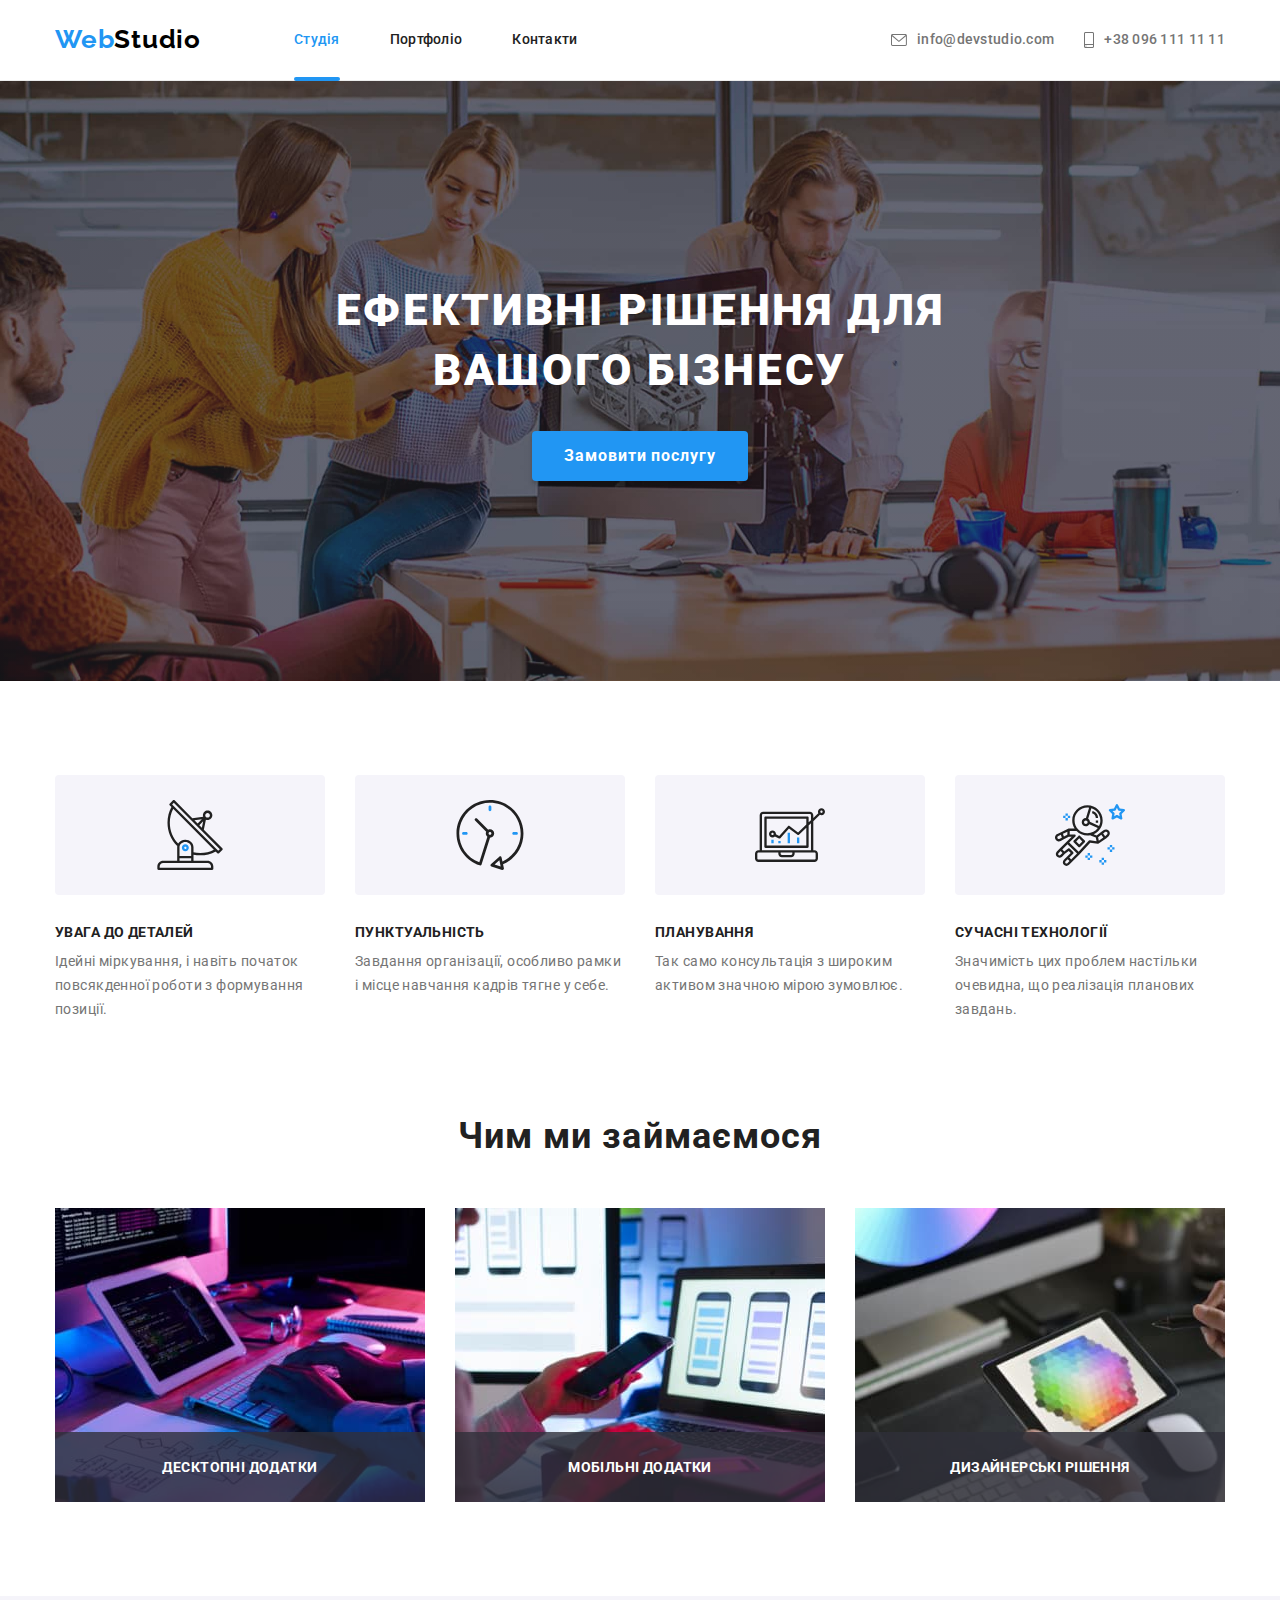
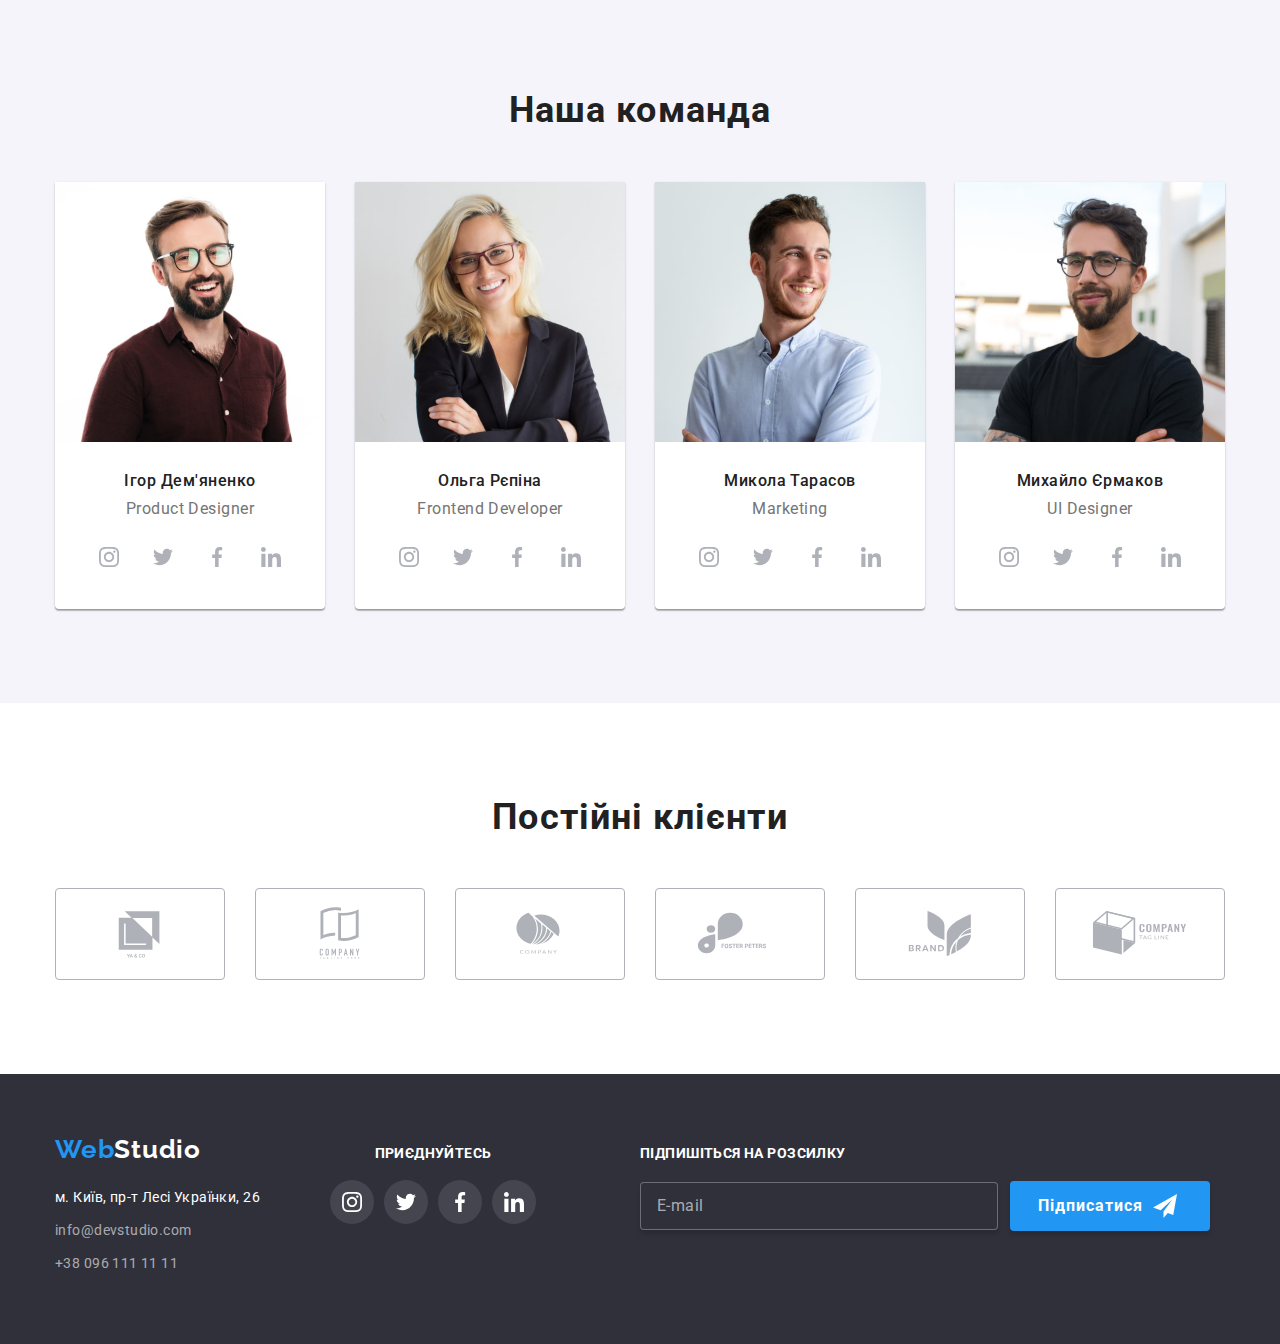
==== index.html @ 3ee3596a "mod-8" ====
<!DOCTYPE html>
<html lang="uk">
  <head>
    <meta charset="UTF-8" />
    <meta http-equiv="X-UA-Compatible" content="IE=edge" />
    <meta name="viewport" content="width=device-width, initial-scale=1.0" />
    <title>WebStudio</title>
    <link
      href="https://fonts.googleapis.com/css2?family=Raleway:wght@700&family=Roboto:wght@400;500;700;900&display=swap"
      rel="stylesheet"
    />
    <link
      rel="stylesheet"
      href="https://cdnjs.cloudflare.com/ajax/libs/modern-normalize/1.1.0/modern-normalize.min.css"
    />
    <link rel="stylesheet" href="./css/style.css" />
    <link rel="stylesheet" href="./css/main.min.css" />
  </head>
  <body>
    <!-- navigation Шапка -->
    <header class="page-header">
      <div class="container container--header">
        <nav class="main-nav">
          <a href="./index.html" class="logo logo--head">
            <span class="logo__color">Web</span>Studio
          </a>

          <ul class="main-nav__list">
            <li>
              <a
                href="./index.html"
                class="main-nav__link main-nav__link--current"
                >Студія</a
              >
            </li>
            <li>
              <a href="./portfolio.html" class="main-nav__link">Портфоліо</a>
            </li>
            <li>
              <a href="" class="main-nav__link">Контакти</a>
            </li>
          </ul>
        </nav>
        <ul class="contacts">
          <li class="contacts--item">
            <a class="contacts__link" href="mailto:info@devstudio.com">
              <svg class="contacts__icon" width="16" height="12">
                <use href="./img/symbol-defs.svg#icon-envelope"></use>
              </svg>
              info@devstudio.com</a
            >
          </li>
          <li>
            <a class="contacts__link" href="tell:+380961111111">
              <svg class="contacts__icon" width="10" height="16">
                <use href="./img/symbol-defs.svg#icon-smartphone"></use>
              </svg>
              +38 096 111 11 11</a
            >
          </li>
        </ul>
        <button class="menu-open" type="button" data-menu-open>
          <svg class="menu-open__icon" width="40" height="40">
            <use href="./img/symbol-defs.svg#icon-menu"></use>
          </svg>
        </button>
      </div>
      <!-- ----------------Mob menu----------------- -->
      <div class="mob-menu is-hidden" data-menu>
        <button class="menu-close" type="button" data-menu-close>
          <svg class="menu-open__icon" width="40" height="40">
            <use href="./img/symbol-defs.svg#icon-close-menu"></use>
          </svg>
        </button>
        <div class="container-menu">
          <div class="mob-nenu_top">
            <ul class="mob-menu__list">
              <li class="mob-menu__item">
                <a
                  href="./index.html"
                  class="mob-menu__link mob-menu__link--current"
                  >Студія</a
                >
              </li>
              <li class="mob-menu__item">
                <a href="./portfolio.html" class="mob-menu__link">Портфоліо</a>
              </li>
              <li class="mob-menu__item">
                <a href="" class="mob-menu__link">Контакти</a>
              </li>
            </ul>
          </div>

          <div class="mob-menu__down">
            <ul class="mob-menu-cont">
              <li class="menu-cont-pos">
                <a class="mob-menu-cont__tell" href="tell:+380961111111">
                  +38 096 111 11 11</a
                >
              </li>
              <li>
                <a class="mob-menu-cont__mail" href="mailto:info@devstudio.com">
                  info@devstudio.com</a
                >
              </li>
            </ul>
            <ul class="mob-menu-soc">
              <li class="mob-menu-soc__list">
                <a href="" class="mob-soc">Instagram</a>
              </li>
              <li class="mob-menu-soc__list">
                <a href="" class="mob-soc">Twitter</a>
              </li>
              <li class="mob-menu-soc__list">
                <a href="" class="mob-soc">Facebook</a>
              </li>
              <li class="mob-menu-soc__list">
                <a href="" class="mob-soc">LinkedIn</a>
              </li>
            </ul>
          </div>
        </div>
      </div>
    </header>
    <main>
      <!-- герой -->
      <section class="hero">
        <div class="container">
          <h1 class="hero__title">Ефективні рішення для вашого бізнесу</h1>

          <button class="hero__button" type="button" data-modal-open>
            Замовити послугу
          </button>
        </div>
      </section>
      <!-- Переваги та Особливості -->
      <section class="feature">
        <h2 class="item-invise">Переваги та Особливості</h2>
        <div class="container">
          <ul class="feature__list">
            <li class="feature__item">
              <div class="feature__icon">
                <svg class="feature__icon-pos" width="70" height="70">
                  <use href="./img/symbol-defs.svg#icon-antenna"></use>
                </svg>
              </div>
              <h3 class="feature__title">УВАГА ДО ДЕТАЛЕЙ</h3>
              <p class="feature__text">
                Ідейні міркування, і навіть початок повсякденної роботи з
                формування позиції.
              </p>
            </li>
            <li class="feature__item">
              <div class="feature__icon">
                <svg class="feature__icon-pos" width="70" height="70">
                  <use href="./img/symbol-defs.svg#icon-clock"></use>
                </svg>
              </div>
              <h3 class="feature__title">ПУНКТУАЛЬНІСТЬ</h3>
              <p class="feature__text">
                Завдання організації, особливо рамки і місце навчання кадрів
                тягне у себе.
              </p>
            </li>
            <li class="feature__item">
              <div class="feature__icon">
                <svg class="feature__icon-pos" width="70" height="70">
                  <use href="./img/symbol-defs.svg#icon-diagram"></use>
                </svg>
              </div>
              <h3 class="feature__title">ПЛАНУВАННЯ</h3>
              <p class="feature__text">
                Так само консультація з широким активом значною мірою зумовлює.
              </p>
            </li>
            <li class="feature__item">
              <div class="feature__icon">
                <svg class="feature__icon-pos" width="70" height="70">
                  <use href="./img/symbol-defs.svg#icon-astronaut"></use>
                </svg>
              </div>
              <h3 class="feature__title">СУЧАСНІ ТЕХНОЛОГІЇ</h3>
              <p class="feature__text">
                Значимість цих проблем настільки очевидна, що реалізація
                планових завдань.
              </p>
            </li>
          </ul>
        </div>
      </section>

      <!-- приклади робіт -->
      <section class="services">
        <div class="container">
          <h2 class="section-title">Чим ми займаємося</h2>

          <ul class="work-lis">
            <li class="work-list-img">
              <img src="./img/box1.jpg" alt="Програмування" width="370" />
              <p class="work-img-text">Десктопні додатки</p>
            </li>
            <li class="work-list-img">
              <img
                src="./img/box2.jpg"
                alt="Розробка мобільних додатків"
                width="370"
              />
              <p class="work-img-text">Мобільні додатки</p>
            </li>
            <li class="work-list-img">
              <img src="./img/box3.jpg" alt="Дизайн" width="370" />
              <p class="work-img-text">Дизайнерські рішення</p>
            </li>
          </ul>
        </div>
      </section>
      <!-- Команда -->
      <section class="team-list">
        <div class="container">
          <h2 class="section-comand">Наша команда</h2>
          <ul class="comand-position">
            <li class="team-list-pos">
              <img
                class="team-img-pos"
                src="./img/img-1.jpg"
                alt="Ігор Дем'яненко Дизайнер продукту"
                width="270"
              />
              <div class="team-write">
                <h3 class="workers">Ігор Дем'яненко</h3>
                <p class="workers-list">Product Designer</p>
                <ul class="workers-soc">
                  <li class="workers-soc-list">
                    <a href="" class="workers-soc-item">
                      <svg class="workers-soc-icon" width="20" height="20">
                        <use href="./img/symbol-defs.svg#icon-instagram"></use>
                      </svg>
                    </a>
                  </li>
                  <li class="workers-soc-list">
                    <a href="" class="workers-soc-item">
                      <svg class="workers-soc-icon" width="20" height="20">
                        <use href="./img/symbol-defs.svg#icon-twitter"></use>
                      </svg>
                    </a>
                  </li>
                  <li class="workers-soc-list">
                    <a href="" class="workers-soc-item">
                      <svg class="workers-soc-icon" width="20" height="20">
                        <use href="./img/symbol-defs.svg#icon-facebook"></use>
                      </svg>
                    </a>
                  </li>
                  <li class="workers-soc-list">
                    <a href="" class="workers-soc-item">
                      <svg class="workers-soc-icon" width="20" height="20">
                        <use href="./img/symbol-defs.svg#icon-linkedin"></use>
                      </svg>
                    </a>
                  </li>
                </ul>
              </div>
            </li>
            <li class="team-list-pos">
              <img
                class="team-img-pos"
                src="./img/img-2.jpg"
                alt="Ольга Рєпіна Розробник сторінки"
                width="270"
              />
              <div class="team-write">
                <h3 class="workers">Ольга Рєпіна</h3>
                <p class="workers-list">Frontend Developer</p>
                <ul class="workers-soc">
                  <li class="workers-soc-list">
                    <a href="" class="workers-soc-item">
                      <svg class="workers-soc-icon" width="20" height="20">
                        <use href="./img/symbol-defs.svg#icon-instagram"></use>
                      </svg>
                    </a>
                  </li>
                  <li class="workers-soc-list">
                    <a href="" class="workers-soc-item">
                      <svg class="workers-soc-icon" width="20" height="20">
                        <use href="./img/symbol-defs.svg#icon-twitter"></use>
                      </svg>
                    </a>
                  </li>
                  <li class="workers-soc-list">
                    <a href="" class="workers-soc-item">
                      <svg class="workers-soc-icon" width="20" height="20">
                        <use href="./img/symbol-defs.svg#icon-facebook"></use>
                      </svg>
                    </a>
                  </li>
                  <li class="workers-soc-list">
                    <a href="" class="workers-soc-item">
                      <svg class="workers-soc-icon" width="20" height="20">
                        <use href="./img/symbol-defs.svg#icon-linkedin"></use>
                      </svg>
                    </a>
                  </li>
                </ul>
              </div>
            </li>
            <li class="team-list-pos">
              <img
                class="team-img-pos"
                src="./img/img-3.jpg"
                alt="Микола Тарасов Відділ Маркетингу"
                width="270"
              />
              <div class="team-write">
                <h3 class="workers">Микола Тарасов</h3>
                <p class="workers-list">Marketing</p>
                <ul class="workers-soc">
                  <li class="workers-soc-list">
                    <a href="" class="workers-soc-item">
                      <svg class="workers-soc-icon" width="20" height="20">
                        <use href="./img/symbol-defs.svg#icon-instagram"></use>
                      </svg>
                    </a>
                  </li>
                  <li class="workers-soc-list">
                    <a href="" class="workers-soc-item">
                      <svg class="workers-soc-icon" width="20" height="20">
                        <use href="./img/symbol-defs.svg#icon-twitter"></use>
                      </svg>
                    </a>
                  </li>
                  <li class="workers-soc-list">
                    <a href="" class="workers-soc-item">
                      <svg class="workers-soc-icon" width="20" height="20">
                        <use href="./img/symbol-defs.svg#icon-facebook"></use>
                      </svg>
                    </a>
                  </li>
                  <li class="workers-soc-list">
                    <a href="" class="workers-soc-item">
                      <svg class="workers-soc-icon" width="20" height="20">
                        <use href="./img/symbol-defs.svg#icon-linkedin"></use>
                      </svg>
                    </a>
                  </li>
                </ul>
              </div>
            </li>
            <li class="team-list-pos">
              <img
                class="team-img-pos"
                src="./img/img-4.jpg"
                alt="Михайло Єрмаков дизайн інтерфейсу"
                width="270"
              />
              <div class="team-write">
                <h3 class="workers">Михайло Єрмаков</h3>
                <p class="workers-list">UI Designer</p>
                <ul class="workers-soc">
                  <li class="workers-soc-list">
                    <a href="" class="workers-soc-item">
                      <svg class="workers-soc-icon" width="20" height="20">
                        <use href="./img/symbol-defs.svg#icon-instagram"></use>
                      </svg>
                    </a>
                  </li>
                  <li class="workers-soc-list">
                    <a href="" class="workers-soc-item">
                      <svg class="workers-soc-icon" width="20" height="20">
                        <use href="./img/symbol-defs.svg#icon-twitter"></use>
                      </svg>
                    </a>
                  </li>
                  <li class="workers-soc-list">
                    <a href="" class="workers-soc-item">
                      <svg class="workers-soc-icon" width="20" height="20">
                        <use href="./img/symbol-defs.svg#icon-facebook"></use>
                      </svg>
                    </a>
                  </li>
                  <li class="workers-soc-list">
                    <a href="" class="workers-soc-item">
                      <svg class="workers-soc-icon" width="20" height="20">
                        <use href="./img/symbol-defs.svg#icon-linkedin"></use>
                      </svg>
                    </a>
                  </li>
                </ul>
              </div>
            </li>
          </ul>
        </div>
      </section>
      <!-- Постійні клієнти -->
      <section class="section clients">
        <div class="container">
          <h2 class="section-title">Постійні клієнти</h2>
          <ul class="clients-list">
            <li class="clients-item">
              <a href="" class="clients-link">
                <svg class="clients-icon" width="106px" height="60px">
                  <use href="./img/symbol-defs.svg#icon-Logo-1"></use>
                </svg>
              </a>
            </li>
            <li class="clients-item">
              <a href="" class="clients-link">
                <svg class="clients-icon" width="106px" height="60px">
                  <use href="./img/symbol-defs.svg#icon-Logo-2"></use>
                </svg>
              </a>
            </li>
            <li class="clients-item">
              <a href="" class="clients-link">
                <svg class="clients-icon" width="106px" height="60px">
                  <use href="./img/symbol-defs.svg#icon-Logo-3"></use>
                </svg>
              </a>
            </li>
            <li class="clients-item">
              <a href="" class="clients-link">
                <svg class="clients-icon" width="106px" height="60px">
                  <use href="./img/symbol-defs.svg#icon-Logo-4"></use>
                </svg>
              </a>
            </li>
            <li class="clients-item">
              <a href="" class="clients-link">
                <svg class="clients-icon" width="106px" height="60px">
                  <use href="./img/symbol-defs.svg#icon-Logo-5"></use>
                </svg>
              </a>
            </li>
            <li class="clients-item">
              <a href="" class="clients-link">
                <svg class="clients-icon" width="106px" height="60px">
                  <use href="./img/symbol-defs.svg#icon-Logo-6"></use>
                </svg>
              </a>
            </li>
          </ul>
        </div>
      </section>
    </main>
    <!-- Подвал -->
    <footer class="footer">
      <div class="container container--footer">
        <div class="footer--wraper">
          <div class="address-wraper">
            <a href="./index.html" class="logo logo--down">
              <span class="logo__color">Web</span>Studio
            </a>
            <div class="contacts-down">
              <address class="address">
                <ul>
                  <li class="address-list">
                    <a
                      href="https://goo.gl/maps/CPtrU1FHBa2aNyZL9"
                      target="_blank"
                      rel="noopener noreferrer nofollow"
                      class="address-down"
                      >м. Київ, пр-т Лесі Українки, 26</a
                    >
                  </li>
                  <li class="address-list">
                    <a href="mailto:info@devstudio.com" lang="en" class="address"
                      >info@devstudio.com</a
                    >
                  </li>
                  <li class="address-list">
                    <a href="tel:+380961111111" class="address"
                      >+38 096 111 11 11</a
                    >
                  </li>
                </ul>
              </address>
            </div>
          </div>
          <div class="soc-down">
            <p class="soc-name">приєднуйтесь</p>
            <ul class="workers-soc">
              <li class="workers-soc-list">
                <a href="" class="workers-soc-item bg-icon bg-icon-col">
                  <svg class="workers-soc-icon" width="20" height="20">
                    <use href="./img/symbol-defs.svg#icon-instagram"></use>
                  </svg>
                </a>
              </li>
              <li class="workers-soc-list">
                <a href="" class="workers-soc-item bg-icon bg-icon-col">
                  <svg class="workers-soc-icon" width="20" height="20">
                    <use href="./img/symbol-defs.svg#icon-twitter"></use>
                  </svg>
                </a>
              </li>
              <li class="workers-soc-list">
                <a href="" class="workers-soc-item bg-icon bg-icon-col">
                  <svg class="workers-soc-icon" width="20" height="20">
                    <use href="./img/symbol-defs.svg#icon-facebook"></use>
                  </svg>
                </a>
              </li>
              <li class="workers-soc-list">
                <a href="" class="workers-soc-item bg-icon bg-icon-col">
                  <svg class="workers-soc-icon" width="20" height="20">
                    <use href="./img/symbol-defs.svg#icon-linkedin"></use>
                  </svg>
                </a>
              </li>
            </ul>
          </div>
        </div>
        <div class="email-subscribe">
          <p class="subs-text">Підпишіться на розсилку</p>

          <form class="input-sub">
            <input
              class="sub-input"
              type="email"
              name="user-sub"
              placeholder="E-mail"
              id="user-sub"
            />

            <button class="sub-button" type="button">
              Підписатися
              <svg class="sub-icon" width="24" height="24">
                <use href="./img/symbol-defs.svg#icon-send"></use>
              </svg>
            </button>
          </form>
        </div>
      </div>
    </footer>
    <!-- ---------------------------------Modal------------------------------------- -->
    <div class="backdrop is-hidden" data-modal>
      <div class="modal">
        <button type="button" class="modal-close" data-modal-close>
          <svg class="modal-close-icon" width="11" height="11">
            <use href="./img/symbol-defs.svg#icon-Vector"></use>
          </svg>
        </button>
        <p class="modal-form-title">Залиште свої дані, ми вам передзвонимо</p>
        <form name="signup_form" autocomplete="on" novalidate>
          <label class="signup-label" for="user-name">Ім'я</label>
          <div class="input-list">
            <input
              class="form-input"
              type="text"
              name="user-name"
              id="user-name"
            />
            <svg class="input-icon" width="18" height="18">
              <use href="./img/symbol-defs.svg#icon-person"></use>
            </svg>
          </div>

          <label class="signup-label" for="user-phone">Телефон</label>
          <div class="input-list">
            <input
              class="form-input"
              type="tel"
              name="user-phone"
              id="user-phone"
            />
            <svg class="input-icon" width="18" height="18">
              <use href="./img/symbol-defs.svg#icon-phone"></use>
            </svg>
          </div>

          <label class="signup-label" for="user-post">Пошта</label>
          <div class="input-list">
            <input
              class="form-input"
              type="email"
              name="user-post"
              id="user-post"
            />
            <svg class="input-icon" width="18" height="18">
              <use href="./img/symbol-defs.svg#icon-email"></use>
            </svg>
          </div>
          <label class="signup-label" for="user-coment">Коментар</label>
          <div class="input-list coment">
            <textarea
              name="user-text"
              id="user-coment"
              class="input-message"
              placeholder="Введіть текст"
            ></textarea>
          </div>
          <div class="modal-field">
            <input
              type="checkbox"
              name="privacy"
              id="privacy"
              value="true"
              class="modal-check item-invise"
            />
            <label class="style-privacy" for="privacy">
              <span class="conditions-text">
                Погоджуюся з розсилкою та приймаю
                <a class="conditions" href="">Умови договору</a>
              </span>
            </label>
          </div>

          <button class="modal-button" type="submit">Відправити</button>
        </form>
      </div>
    </div>
    <script src="./js/modal.js"></script>
    <script src="./js/menu.js"></script>
  </body>
</html>
---- css/main.min.css ----
:root{--primary-text-color: #212121;--primary-text-color-logo: #000000;--primary-bg-color: #2f303a;--title-text-color: #ffffff;--title-bg-color: #f5f5f5;--accent-color: #2196f3;--header-bg: #ffffff;--text-footer: #757575;--border-color: #ececec;--portfolio-bg: #f5f4fa;--hero-gradient: linear-gradient( rgba(47, 48, 58, 0.4), rgba(47, 48, 58, 0.4) );--bg-portfolio-accent: rgba(33, 150, 243, 0.9);--icon: #afb1b8;--backdrop-color: rgba(0, 0, 0, 0.2);--bc-img-text: rgba(47, 48, 58, 0.8);--cubic-active: cubic-bezier(0.4, 0, 0.2, 1)}h1,h2,h3,h4,h5,h6,p{margin:0;padding:0}img{display:block}a{text-decoration:none}ul{list-style:none;margin:0;padding:0}body{color:var(--primary-text-color);background-color:var(--header-bg);font-family:Roboto,sans-serif;font-size:14px;letter-spacing:.03em}button{border-radius:4px;cursor:pointer}.item-invise{position:absolute;width:1px;height:1px;margin:-1px;border:0;padding:0;white-space:nowrap;-webkit-clip-path:inset(100%);clip-path:inset(100%);clip:rect(0 0 0 0);overflow:hidden}.menu-open{background:none;border:none;position:absolute;top:10px;right:16px}@media screen and (min-width: 768px){.menu-open{display:none}}.menu-close{background:none;border:none;position:absolute;top:10px;right:16px}@media screen and (min-width: 768px){.menu-close{display:none}}.mob-menu{padding:48px 40px;position:fixed;top:0;width:100vw;height:100vh;background-color:var(--header-bg)}.mob-menu>.container-menu{display:flex;flex-direction:column;justify-content:space-between;height:100%}.mob-menu-cont{margin-bottom:64px}.mob-menu-cont__tell{font-weight:500;font-size:34px;line-height:1.3333333333;letter-spacing:.02em;color:var(--bg-portfolio-accent);margin-bottom:32px}@media screen and (max-width: 400px){.mob-menu-cont__tell{font-size:24px}}.mob-menu-cont__mail{font-weight:500;font-size:24px;line-height:1.1666666667;letter-spacing:.02em;color:var(--text-footer)}.mob-menu__link{font-weight:500;font-size:40px;line-height:1.175;letter-spacing:.02em;transition:color 250ms var(--cubic-active);color:var(--primary-text-color)}.mob-menu__link--current{color:var(--accent-color)}.mob-menu__link:hover,.mob-menu__link:focus{color:var(--accent-color)}.mob-menu__item:not(:last-child){margin-bottom:32px}.menu-cont-pos{margin-bottom:32px}.mob-menu-soc{display:flex;gap:11px;flex-wrap:wrap}.mob-menu-soc__list:not(:last-child){padding-right:10px;border-right:1px solid rgba(33,33,33,.2)}.mob-soc{font-family:"Roboto";font-style:normal;font-weight:500;font-size:18px;line-height:1.2222222222;letter-spacing:.02em;color:var(--bg-portfolio-accent)}.logo{color:var(--primary-text-color-logo);font-family:"Raleway";font-weight:700;font-size:26px;line-height:1.19;letter-spacing:.03em;-webkit-text-decoration-line:none;text-decoration-line:none}.logo--head{padding-top:16px;padding-bottom:16px}@media screen and (min-width: 768px){.logo--head{padding-top:26px;padding-bottom:26px}}@media screen and (min-width: 1200px){.logo--head{padding-top:24px;padding-bottom:25px}}.logo__color{color:var(--accent-color)}.logo--down{color:var(--title-text-color)}.page-header{background-color:var(--header-bg);border-bottom:1px solid var(--border-color)}.main-nav{display:flex;align-items:center}.main-nav__list{display:none;margin-left:87px;gap:50px}@media screen and (min-width: 768px){.main-nav__list{display:flex}}@media screen and (min-width: 1200px){.main-nav__list{margin-left:93px}}.main-nav__link{display:block;padding-top:32px;padding-bottom:32px;position:relative;color:var(--primary-text-color);font-weight:500;line-height:1.14;letter-spacing:.02em;-webkit-text-decoration-line:none;text-decoration-line:none;transition:color 250ms var(--cubic-active)}.main-nav__link--current{color:var(--accent-color)}.main-nav__link--current::after{content:"";position:absolute;width:100%;height:4px;left:0;top:77px;background:var(--accent-color);border-radius:2px}.main-nav__link:hover,.main-nav__link:focus{color:var(--accent-color)}.contacts{display:none;margin-left:auto;font-weight:500;line-height:1.14;letter-spacing:.02em;gap:30px}@media screen and (min-width: 768px){.contacts{display:block}}@media screen and (min-width: 1200px){.contacts{display:flex;align-items:center}}.contacts--item{margin-bottom:10px}@media screen and (min-width: 1200px){.contacts--item{margin-bottom:0}}.contacts__icon{fill:currentColor}.contacts__link{color:var(--text-footer);-webkit-text-decoration-line:none;text-decoration-line:none;display:flex;align-items:center;gap:10px;transition:color 250ms var(--cubic-active)}.contacts__link:hover,.contacts__link:focus{color:var(--accent-color)}.container{margin-left:auto;margin-right:auto;padding-left:15px;padding-right:15px}.container--header{display:flex;align-items:center}.container--footer{display:flex;justify-content:center;flex-direction:column}@media screen and (min-width: 480px){.container{max-width:480px}}@media screen and (min-width: 768px){.container{max-width:768px}}@media screen and (min-width: 1200px){.container{max-width:1200px;flex-direction:unset}}.hero{background-image:var(--hero-gradient),url(../img/Img-10.jpg);background-color:var(--primary-bg-color);background-repeat:no-repeat;background-position:center;background-size:cover;max-width:767px;margin:0 auto;padding:118px 0}@media screen and (min-width: 768px){.hero{max-width:1199px;padding:118px 0}}@media screen and (min-width: 1200px){.hero{max-width:1600px;padding:200px 0}}.hero__title{color:var(--title-text-color);font-weight:900;font-size:26px;line-height:1.6153846154;text-align:center;letter-spacing:.06em;text-transform:uppercase;margin:0 auto;padding:0;margin-bottom:30px;width:100%}@media screen and (max-width: 1199px){.hero__title{max-width:360px}}@media screen and (min-width: 1200px){.hero__title{font-size:44px;line-height:1.36;margin-bottom:30px;width:696px}}.hero__button{color:var(--title-text-color);background-color:var(--accent-color);font-weight:700;font-size:16px;line-height:1.87;text-align:center;letter-spacing:.06em;display:block;margin:0 auto;border:none;padding:10px 32px;box-shadow:0px 4px 4px rgba(0,0,0,.15);transition:background-color 250ms cubic-bezier(0.4, 0, 0.2, 1)}.hero__button:hover,.hero__button:focus{background-color:#188ce8}.feature{padding-top:60px;padding-bottom:60px}@media screen and (min-width: 1200px){.feature{padding-bottom:94px;padding-top:94px}}.feature__list{margin:0;padding:0;display:flex;flex-wrap:wrap;justify-content:center;color:var(--primary-text-color);gap:30px}.feature__item{width:100%}@media screen and (min-width: 768px){.feature__item{width:calc((100% - 30px)/2)}}@media screen and (min-width: 1200px){.feature__item{width:calc((100% - 90px)/4)}}.feature__icon{display:flex;justify-content:center;align-items:center;height:120px;background-color:var(--portfolio-bg);border-radius:4px;margin-bottom:30px}.feature__title{line-height:1.14;letter-spacing:.03em;text-transform:uppercase;color:var(--primary-text-color);margin-bottom:10px;font-size:14px}.feature__text{font-weight:400;line-height:1.71;letter-spacing:.03em;color:var(--text-footer);margin:0;padding:0}.services{display:none}@media screen and (min-width: 1200px){.services{display:block;padding-bottom:94px}}.section-title{color:var(--primary-text-color);font-size:36px;line-height:1.16;text-align:center;letter-spacing:.03em;margin-bottom:30px}@media screen and (min-width: 1200px){.section-title{margin-bottom:50px}}.section.no-padding{padding-top:0;padding-bottom:0}.work-lis{display:flex;justify-content:space-between}.work-list-img{position:relative}.work-img-text{min-width:370px;position:absolute;bottom:0;background-color:var(--bc-img-text);color:var(--title-text-color);font-weight:700;font-size:14px;line-height:1.1428571429;text-align:center;letter-spacing:.03em;text-transform:uppercase;padding:27px 0}.section-comand{font-size:36px;line-height:1.16;text-align:center;letter-spacing:.03em;margin-bottom:30px}@media screen and (min-width: 1200px){.section-comand{margin-bottom:50px}}.comand-position{display:flex;flex-wrap:wrap;gap:30px;justify-content:space-between}.team-list-pos{box-shadow:0px 1px 3px rgba(0,0,0,.12),0px 1px 1px rgba(0,0,0,.14),0px 2px 1px rgba(0,0,0,.2);border-radius:0px 0px 4px 4px;background-color:var(--header-bg);width:100%;max-width:354px;margin:0 auto}@media screen and (min-width: 768px){.team-list-pos{width:calc((100% - 30px)/2)}}@media screen and (min-width: 1200px){.team-list-pos{width:calc((100% - 90px)/4)}}.team-write{padding-top:30px;padding-bottom:24px}@media screen and (min-width: 1200px){.team-write{padding-bottom:30px;padding-top:30px}}.workers{font-weight:500;font-size:16px;line-height:1.18;text-align:center;letter-spacing:.03em;margin-bottom:9px}.workers-list{font-weight:400;font-size:16px;line-height:1.18;text-align:center;letter-spacing:.03em;color:var(--text-footer);margin-bottom:16px}.workers-soc{display:flex;justify-content:center;gap:10px}.workers-soc-icon{fill:currentColor}.workers-soc-list{width:44px;height:44px}.workers-soc-list{font-weight:400;font-size:16px;line-height:1.18;text-align:center;letter-spacing:.03em;color:var(--text-footer)}.workers-soc-item{width:100%;height:100%;border-radius:50%;background-color:var(--title-text-color);display:flex;align-items:center;justify-content:center;color:var(--icon);transition:color 250ms var(--cubic-active),background-color 250ms var(--cubic-active)}.workers-soc-item:hover,.workers-soc-item:focus{background-color:var(--accent-color);color:var(--title-text-color)}.team-img-pos{width:100%}.team-list{padding-top:94px;padding-bottom:94px;background-color:var(--portfolio-bg)}.clients{padding-top:60px;padding-bottom:60px}@media screen and (min-width: 1200px){.clients{padding-bottom:94px;padding-top:94px}}.clients-list{display:flex;flex-wrap:wrap;justify-content:center;gap:30px}.clients-item{width:170px;height:92px}.clients-icon{fill:currentColor}.clients-link{width:100%;height:100%;display:flex;border:1px solid var(--icon);border-radius:4px;justify-content:center;align-items:center;color:var(--icon);transition:color 250ms var(--cubic-active),border 250ms var(--cubic-active)}.clients-link:hover,.clients-link:focus{border:1px solid var(--accent-color);color:var(--accent-color)}.contacts-down .mail{color:rgba(255,255,255,.6)}.contacts-down .tell{color:rgba(255,255,255,.6)}.footer{background-color:#2f303a;padding-top:60px;padding-bottom:60px}.address-down{-webkit-text-decoration-line:none;text-decoration-line:none;color:var(--title-text-color);font-size:14px;line-height:24px;letter-spacing:.03em}.address{-webkit-text-decoration-line:none;text-decoration-line:none;color:rgba(255,255,255,.6);font-family:inherit;font-style:normal;line-height:1.7142857143;letter-spacing:.03em;margin-top:20px;transition:color 250ms var(--cubic-active)}.address:hover,.address:focus{color:var(--accent-color)}.address-list:not(:last-child){margin-bottom:9px}@media screen and (min-width: 1200px){.address-wraper{margin-right:70px}}@media screen and (min-width: 1200px){.soc-down{margin-right:94px}}.soc-name{font-weight:700;font-size:14px;line-height:.875;letter-spacing:.03em;text-transform:uppercase;color:var(--title-text-color);margin-bottom:20px}@media screen and (min-width: 768px){.soc-name{text-align:center}}.footer .container{display:flex;align-items:baseline;flex-direction:column}.bg-icon{background:rgba(255,255,255,.1)}.bg-icon-col{color:var(--title-text-color)}::-moz-placeholder{font-weight:400;font-size:16px;line-height:1.25;letter-spacing:.03em;color:rgba(255,255,255,.6)}:-ms-input-placeholder{font-weight:400;font-size:16px;line-height:1.25;letter-spacing:.03em;color:rgba(255,255,255,.6)}::placeholder{font-weight:400;font-size:16px;line-height:1.25;letter-spacing:.03em;color:rgba(255,255,255,.6)}.sub-button{background-color:var(--accent-color);padding:10px 28px;font-weight:700;font-size:16px;line-height:1.875;display:flex;width:200px;align-items:center;text-align:center;letter-spacing:.06em;box-shadow:0px 4px 4px rgba(0,0,0,.15);border-radius:4px;border:none;color:var(--title-text-color);transition:background-color 250ms var(--cubic-active)}.sub-button:hover,.sub-button:focus{background-color:var(--bg-portfolio-accent)}@media screen and (min-width: 1200px){.sub-button{margin-left:12px}}.sub-icon{margin-left:10px;fill:var(--title-text-color);transition:background-color 250ms var(--cubic-active)}.subs-text{margin-bottom:20px;font-weight:700;font-size:14px;line-height:1.1428571429;letter-spacing:.03em;text-transform:uppercase;color:var(--title-text-color)}@media screen and (max-width: 1199px){.subs-text{text-align:center}}.sub-input{padding:15px 16px;background-color:var(--primary-bg-color);border:1px solid rgba(255,255,255,.3);box-shadow:0px 4px 4px rgba(0,0,0,.15);border-radius:4px;outline:none;color:rgba(255,255,255,.6)}@media screen and (max-width: 767px){.sub-input{width:100%;margin-bottom:20px}}@media screen and (min-width: 768px){.sub-input{width:450px;margin-bottom:20px}}@media screen and (min-width: 1200px){.sub-input{width:358px;margin-bottom:0}}.footer--wraper{width:100%}@media screen and (min-width: 768px)and (max-width: 1199px){.footer--wraper{display:flex;justify-content:space-around;margin-bottom:60px;align-items:baseline}}@media screen and (min-width: 1200px){.footer--wraper{display:flex;align-items:baseline}}@media screen and (max-width: 767px){.footer{text-align:center}}@media screen and (min-width: 1200px){.footer .container{display:flex;flex-direction:row}}@media screen and (max-width: 767px){.address-wraper{margin-bottom:60px;width:100%}}.email-subscribe{width:100%}.input-sub{display:flex;flex-direction:column;align-items:center}@media screen and (min-width: 1200px){.input-sub{flex-direction:row}}.soc-down{margin-bottom:60px}@media screen and (max-width: 767px){.soc-down{width:100%}}.backdrop{position:fixed;top:0;width:100%;height:100%;background-color:var(--backdrop-color);transition:opacity 250ms cubic-bezier(0.4, 0, 0.2, 1),visibility 250ms cubic-bezier(0.4, 0, 0.2, 1)}.modal{padding:40px 20px;max-width:450px;width:calc(100% - 15px);left:50%;top:50%;background-color:var(--header-bg);border-radius:4px;position:absolute;transform:translate(-50%, -50%);box-shadow:0px 1px 3px rgba(0,0,0,.12),0px 1px 1px rgba(0,0,0,.14),0px 2px 1px rgba(0,0,0,.2);transition:opacity 250ms var(--cubic-active),transform 250ms var(--cubic-active)}@media screen and (min-width: 1200px){.modal{width:528px}}.modal-close{display:flex;justify-content:center;align-items:center;position:absolute;right:8px;top:8px;width:30px;height:30px;border:1px solid var(--icon);border-radius:50%;background-color:rgba(0,0,0,0);cursor:pointer}.modal-close:hover .modal-close-icon,.modal-close:focus .modal-close-icon{fill:var(--accent-color)}.modal-close-icon{transition:fill 250ms var(--cubic-active)}.backdrop.is-hidden .modal{transform:translate(-50%, -50%) scale(0.8)}.is-hidden{opacity:0;visibility:hidden;pointer-events:none}.modal-form-title{font-weight:700;font-size:20px;line-height:1.15;text-align:center;letter-spacing:.03em;color:var(--primary-text-color);margin-bottom:12px}.signup-label{margin-bottom:4px;font-size:12px;line-height:1.1666666667;letter-spacing:.01em;color:var(--text-footer)}.input-list{margin-top:4px;margin-bottom:10px;position:relative}.input-list.coment{margin-bottom:20px}.form-input{width:100%;border:1px solid rgba(33,33,33,.2);border-radius:4px;outline:none;padding:12px 42px;cursor:pointer;transition:border 250ms var(--cubic-active)}.input-icon{position:absolute;top:50%;left:12px;transform:translateY(-50%);transition:fill 250ms var(--cubic-active)}.modal-button{color:var(--title-text-color);background-color:var(--accent-color);border:none;padding:10px 52px;box-shadow:0px 4px 4px rgba(0,0,0,.15);border-radius:4px;transition:background-color 250ms var(--cubic-active);font-weight:700;font-size:16px;line-height:1.875;display:block;letter-spacing:.06em;margin-left:auto;margin-right:auto}.modal-button:hover,.modal-button:focus{background-color:var(--bg-portfolio-accent)}.input-message{width:100%;height:120px;resize:none;outline:none;padding:12px 16px;font-weight:400;font-size:12px;line-height:14px;letter-spacing:.01em;border:1px solid rgba(33,33,33,.2);border-radius:4px;transition:border 250ms var(--cubic-active)}.input-message:hover,.input-message:focus-within{border:1px solid var(--accent-color)}.modal-field{margin-bottom:30px;display:flex;justify-content:center;align-items:center}.style-privacy{line-height:1.7142857143;letter-spacing:.03em;color:var(--text-footer);display:flex;align-items:center}.style-privacy::before{content:"";width:16px;height:15px;border:2px solid var(--primary-text-color);border-radius:2px;margin-right:8px;cursor:pointer;transition:background-color 250ms var(--cubic-active)}.modal-check:checked+.style-privacy::before{background-color:var(--accent-color);border:none;background-image:url(../img/icon-check.svg);background-position:center;background-repeat:no-repeat}.conditions{text-decoration:underline;color:var(--accent-color)}.conditions-text{font-size:12px}.form-input:hover,.form-input:focus-within{border:1px solid var(--accent-color)}.form-input:hover:hover+.input-icon,.form-input:hover:focus-within+.input-icon,.form-input:focus-within:hover+.input-icon,.form-input:focus-within:focus-within+.input-icon{fill:var(--accent-color)}.working-prog{background-color:var(--portfolio-bg);color:var(--primary-text-color);font-family:"Roboto";font-weight:500;font-size:16px;line-height:1.625;text-align:center;letter-spacing:.03em;border-radius:4px;margin:0 auto;border:none;display:block;padding:6px 22px;transition:color 250ms var(--cubic-active),background-color 250ms var(--cubic-active),box-shadow 250ms var(--cubic-active)}.working-prog:hover,.working-prog:focus{color:var(--title-text-color);background-color:var(--accent-color);box-shadow:0px 3px 1px rgba(0,0,0,.1),0px 1px 2px rgba(0,0,0,.08),0px 2px 2px rgba(0,0,0,.12)}.examples{font-weight:700;font-size:18px;line-height:2;letter-spacing:.06em;color:var(--primary-text-color)}.examples-text{font-style:normal;font-size:16px;line-height:1.87;letter-spacing:.03em;color:var(--text-footer);margin-top:8px}.workers-lt{display:flex;flex-wrap:wrap;gap:30px;justify-content:center;padding:0}@media screen and (max-width: 767px){.workers-lt{max-width:450px}}@media screen and (min-width: 768px)and (max-width: 1199px){.workers-lt{justify-content:flex-start}}@media screen and (min-width: 1200px){.workers-lt{max-width:1200px}}.workers-card-pos{width:100%}.workers-pos{z-index:-1}.workers-top-wrap{position:relative;overflow:hidden}.workers-top-text{position:absolute;top:0;font-size:18px;line-height:1.56;letter-spacing:.03em;color:var(--title-text-color);padding:63px 24px;background-color:var(--bg-portfolio-accent);height:100%;transform:translateY(100%);transition:transform 250ms var(--cubic-active)}.workers-text{background:var(--header-bg);border-top:0;border:1px solid #eee;padding:20px 24px}@media screen and (min-width: 768px)and (max-width: 1199px){.workers-first-text{height:146px}}.workers-pos{transition:box-shadow 250ms var(--cubic-active)}.workers-pos:hover,.workers-pos:focus{box-shadow:0px 1px 1px rgba(0,0,0,.12),0px 4px 4px rgba(0,0,0,.06),1px 4px 6px rgba(0,0,0,.16)}.workers-pos:hover .workers-top-text,.workers-pos:focus .workers-top-text{transform:translateY(0)}@media screen and (min-width: 768px)and (max-width: 1199px){.workers-pos{max-width:354px}}@media screen and (min-width: 1200px){.workers-pos{max-width:370px}}.button-item{color:var(--primary-text-color);font-weight:500;font-size:16px;line-height:1.62;text-align:center;letter-spacing:.03em;display:flex;gap:8px;justify-content:center;margin-bottom:50px}@media screen and (max-width: 767px){.button-item{flex-wrap:wrap;gap:8px;margin-bottom:40px}}.portfolio-item{padding-top:94px;padding-bottom:94px}@media screen and (max-width: 1199px){.portfolio-item{padding-top:60px;padding-bottom:60px}}/*# sourceMappingURL=main.min.css.map */
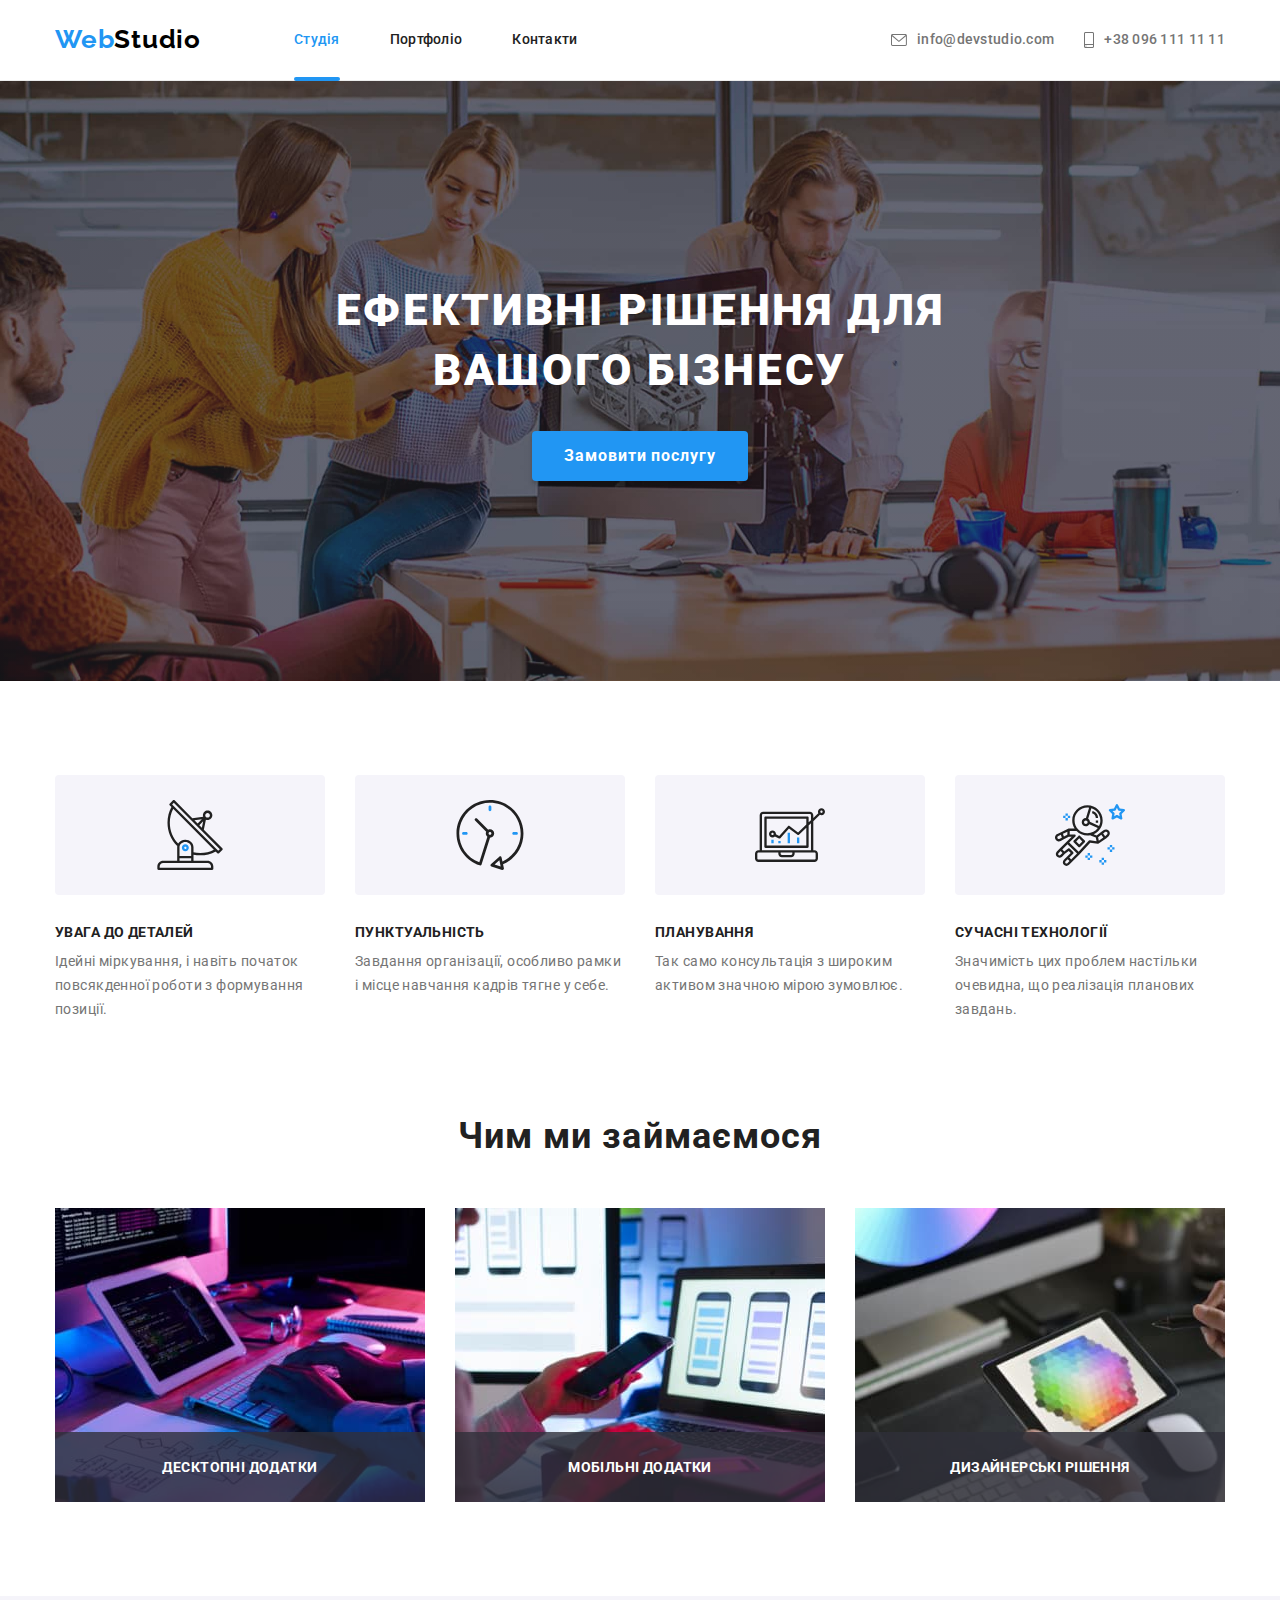
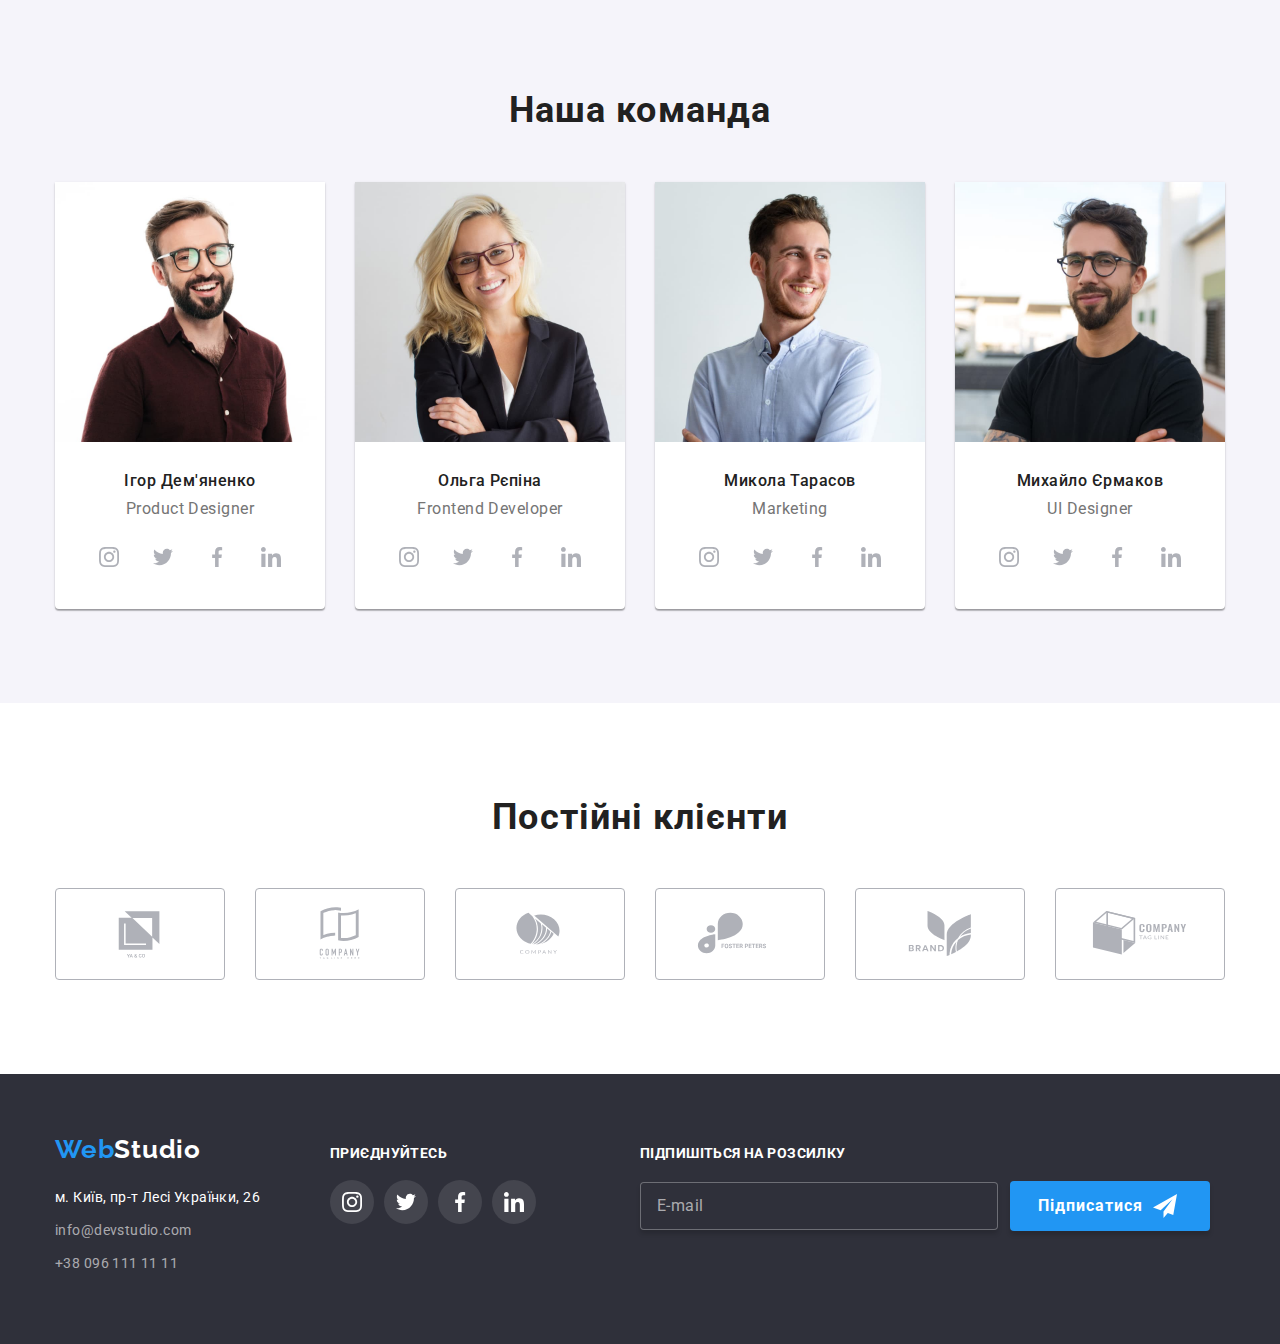
==== commit 1c3388b0: "mod-8" ====
--- a/index.html
+++ b/index.html
@@ -69,7 +69,10 @@
       <div class="mob-menu is-hidden" data-menu>
         <button class="menu-close" type="button" data-menu-close>
           <svg class="menu-open__icon" width="40" height="40">
-            <use href="./img/symbol-defs.svg#icon-close-menu"></use>
+            <use
+              href="./img/symbol-defs.svg#icon-close-menu"
+              class="menu-close-icon"
+            ></use>
           </svg>
         </button>
         <div class="container-menu">
@@ -221,10 +224,13 @@
           <ul class="comand-position">
             <li class="team-list-pos">
               <img
+              srcset="./img/img-1.jpg 1x, 
+              ./img/img-x2/img-1-x2.jpg 2x"
+              
+                src="./img/img-1.jpg"
                 class="team-img-pos"
-                src="./img/img-1.jpg"
+                sizes="(min-width: 1200px) 25vw, (min-width: 768px) 50vw, 100vw"
                 alt="Ігор Дем'яненко Дизайнер продукту"
-                width="270"
               />
               <div class="team-write">
                 <h3 class="workers">Ігор Дем'яненко</h3>
@@ -263,6 +269,8 @@
             </li>
             <li class="team-list-pos">
               <img
+              srcset="./img/img-2.jpg 1x, 
+              ./img/img-x2/img-2-x2.jpg 2x"
                 class="team-img-pos"
                 src="./img/img-2.jpg"
                 alt="Ольга Рєпіна Розробник сторінки"
@@ -305,6 +313,8 @@
             </li>
             <li class="team-list-pos">
               <img
+              srcset="./img/img-3.jpg 1x, 
+              ./img/img-x2/img-3-x2.jpg 2x"
                 class="team-img-pos"
                 src="./img/img-3.jpg"
                 alt="Микола Тарасов Відділ Маркетингу"
@@ -347,6 +357,8 @@
             </li>
             <li class="team-list-pos">
               <img
+              srcset="./img/img-4.jpg 1x, 
+              ./img/img-x2/img-4-x2.jpg 2x"
                 class="team-img-pos"
                 src="./img/img-4.jpg"
                 alt="Михайло Єрмаков дизайн інтерфейсу"
@@ -462,7 +474,10 @@
                     >
                   </li>
                   <li class="address-list">
-                    <a href="mailto:info@devstudio.com" lang="en" class="address"
+                    <a
+                      href="mailto:info@devstudio.com"
+                      lang="en"
+                      class="address"
                       >info@devstudio.com</a
                     >
                   </li>
--- a/css/main.min.css
+++ b/css/main.min.css
@@ -1 +1 @@
-:root{--primary-text-color: #212121;--primary-text-color-logo: #000000;--primary-bg-color: #2f303a;--title-text-color: #ffffff;--title-bg-color: #f5f5f5;--accent-color: #2196f3;--header-bg: #ffffff;--text-footer: #757575;--border-color: #ececec;--portfolio-bg: #f5f4fa;--hero-gradient: linear-gradient( rgba(47, 48, 58, 0.4), rgba(47, 48, 58, 0.4) );--bg-portfolio-accent: rgba(33, 150, 243, 0.9);--icon: #afb1b8;--backdrop-color: rgba(0, 0, 0, 0.2);--bc-img-text: rgba(47, 48, 58, 0.8);--cubic-active: cubic-bezier(0.4, 0, 0.2, 1)}h1,h2,h3,h4,h5,h6,p{margin:0;padding:0}img{display:block}a{text-decoration:none}ul{list-style:none;margin:0;padding:0}body{color:var(--primary-text-color);background-color:var(--header-bg);font-family:Roboto,sans-serif;font-size:14px;letter-spacing:.03em}button{border-radius:4px;cursor:pointer}.item-invise{position:absolute;width:1px;height:1px;margin:-1px;border:0;padding:0;white-space:nowrap;-webkit-clip-path:inset(100%);clip-path:inset(100%);clip:rect(0 0 0 0);overflow:hidden}.menu-open{background:none;border:none;position:absolute;top:10px;right:16px}@media screen and (min-width: 768px){.menu-open{display:none}}.menu-close{background:none;border:none;position:absolute;top:10px;right:16px}@media screen and (min-width: 768px){.menu-close{display:none}}.mob-menu{padding:48px 40px;position:fixed;top:0;width:100vw;height:100vh;background-color:var(--header-bg)}.mob-menu>.container-menu{display:flex;flex-direction:column;justify-content:space-between;height:100%}.mob-menu-cont{margin-bottom:64px}.mob-menu-cont__tell{font-weight:500;font-size:34px;line-height:1.3333333333;letter-spacing:.02em;color:var(--bg-portfolio-accent);margin-bottom:32px}@media screen and (max-width: 400px){.mob-menu-cont__tell{font-size:24px}}.mob-menu-cont__mail{font-weight:500;font-size:24px;line-height:1.1666666667;letter-spacing:.02em;color:var(--text-footer)}.mob-menu__link{font-weight:500;font-size:40px;line-height:1.175;letter-spacing:.02em;transition:color 250ms var(--cubic-active);color:var(--primary-text-color)}.mob-menu__link--current{color:var(--accent-color)}.mob-menu__link:hover,.mob-menu__link:focus{color:var(--accent-color)}.mob-menu__item:not(:last-child){margin-bottom:32px}.menu-cont-pos{margin-bottom:32px}.mob-menu-soc{display:flex;gap:11px;flex-wrap:wrap}.mob-menu-soc__list:not(:last-child){padding-right:10px;border-right:1px solid rgba(33,33,33,.2)}.mob-soc{font-family:"Roboto";font-style:normal;font-weight:500;font-size:18px;line-height:1.2222222222;letter-spacing:.02em;color:var(--bg-portfolio-accent)}.logo{color:var(--primary-text-color-logo);font-family:"Raleway";font-weight:700;font-size:26px;line-height:1.19;letter-spacing:.03em;-webkit-text-decoration-line:none;text-decoration-line:none}.logo--head{padding-top:16px;padding-bottom:16px}@media screen and (min-width: 768px){.logo--head{padding-top:26px;padding-bottom:26px}}@media screen and (min-width: 1200px){.logo--head{padding-top:24px;padding-bottom:25px}}.logo__color{color:var(--accent-color)}.logo--down{color:var(--title-text-color)}.page-header{background-color:var(--header-bg);border-bottom:1px solid var(--border-color)}.main-nav{display:flex;align-items:center}.main-nav__list{display:none;margin-left:87px;gap:50px}@media screen and (min-width: 768px){.main-nav__list{display:flex}}@media screen and (min-width: 1200px){.main-nav__list{margin-left:93px}}.main-nav__link{display:block;padding-top:32px;padding-bottom:32px;position:relative;color:var(--primary-text-color);font-weight:500;line-height:1.14;letter-spacing:.02em;-webkit-text-decoration-line:none;text-decoration-line:none;transition:color 250ms var(--cubic-active)}.main-nav__link--current{color:var(--accent-color)}.main-nav__link--current::after{content:"";position:absolute;width:100%;height:4px;left:0;top:77px;background:var(--accent-color);border-radius:2px}.main-nav__link:hover,.main-nav__link:focus{color:var(--accent-color)}.contacts{display:none;margin-left:auto;font-weight:500;line-height:1.14;letter-spacing:.02em;gap:30px}@media screen and (min-width: 768px){.contacts{display:block}}@media screen and (min-width: 1200px){.contacts{display:flex;align-items:center}}.contacts--item{margin-bottom:10px}@media screen and (min-width: 1200px){.contacts--item{margin-bottom:0}}.contacts__icon{fill:currentColor}.contacts__link{color:var(--text-footer);-webkit-text-decoration-line:none;text-decoration-line:none;display:flex;align-items:center;gap:10px;transition:color 250ms var(--cubic-active)}.contacts__link:hover,.contacts__link:focus{color:var(--accent-color)}.container{margin-left:auto;margin-right:auto;padding-left:15px;padding-right:15px}.container--header{display:flex;align-items:center}.container--footer{display:flex;justify-content:center;flex-direction:column}@media screen and (min-width: 480px){.container{max-width:480px}}@media screen and (min-width: 768px){.container{max-width:768px}}@media screen and (min-width: 1200px){.container{max-width:1200px;flex-direction:unset}}.hero{background-image:var(--hero-gradient),url(../img/Img-10.jpg);background-color:var(--primary-bg-color);background-repeat:no-repeat;background-position:center;background-size:cover;max-width:767px;margin:0 auto;padding:118px 0}@media screen and (min-width: 768px){.hero{max-width:1199px;padding:118px 0}}@media screen and (min-width: 1200px){.hero{max-width:1600px;padding:200px 0}}.hero__title{color:var(--title-text-color);font-weight:900;font-size:26px;line-height:1.6153846154;text-align:center;letter-spacing:.06em;text-transform:uppercase;margin:0 auto;padding:0;margin-bottom:30px;width:100%}@media screen and (max-width: 1199px){.hero__title{max-width:360px}}@media screen and (min-width: 1200px){.hero__title{font-size:44px;line-height:1.36;margin-bottom:30px;width:696px}}.hero__button{color:var(--title-text-color);background-color:var(--accent-color);font-weight:700;font-size:16px;line-height:1.87;text-align:center;letter-spacing:.06em;display:block;margin:0 auto;border:none;padding:10px 32px;box-shadow:0px 4px 4px rgba(0,0,0,.15);transition:background-color 250ms cubic-bezier(0.4, 0, 0.2, 1)}.hero__button:hover,.hero__button:focus{background-color:#188ce8}.feature{padding-top:60px;padding-bottom:60px}@media screen and (min-width: 1200px){.feature{padding-bottom:94px;padding-top:94px}}.feature__list{margin:0;padding:0;display:flex;flex-wrap:wrap;justify-content:center;color:var(--primary-text-color);gap:30px}.feature__item{width:100%}@media screen and (min-width: 768px){.feature__item{width:calc((100% - 30px)/2)}}@media screen and (min-width: 1200px){.feature__item{width:calc((100% - 90px)/4)}}.feature__icon{display:flex;justify-content:center;align-items:center;height:120px;background-color:var(--portfolio-bg);border-radius:4px;margin-bottom:30px}.feature__title{line-height:1.14;letter-spacing:.03em;text-transform:uppercase;color:var(--primary-text-color);margin-bottom:10px;font-size:14px}.feature__text{font-weight:400;line-height:1.71;letter-spacing:.03em;color:var(--text-footer);margin:0;padding:0}.services{display:none}@media screen and (min-width: 1200px){.services{display:block;padding-bottom:94px}}.section-title{color:var(--primary-text-color);font-size:36px;line-height:1.16;text-align:center;letter-spacing:.03em;margin-bottom:30px}@media screen and (min-width: 1200px){.section-title{margin-bottom:50px}}.section.no-padding{padding-top:0;padding-bottom:0}.work-lis{display:flex;justify-content:space-between}.work-list-img{position:relative}.work-img-text{min-width:370px;position:absolute;bottom:0;background-color:var(--bc-img-text);color:var(--title-text-color);font-weight:700;font-size:14px;line-height:1.1428571429;text-align:center;letter-spacing:.03em;text-transform:uppercase;padding:27px 0}.section-comand{font-size:36px;line-height:1.16;text-align:center;letter-spacing:.03em;margin-bottom:30px}@media screen and (min-width: 1200px){.section-comand{margin-bottom:50px}}.comand-position{display:flex;flex-wrap:wrap;gap:30px;justify-content:space-between}.team-list-pos{box-shadow:0px 1px 3px rgba(0,0,0,.12),0px 1px 1px rgba(0,0,0,.14),0px 2px 1px rgba(0,0,0,.2);border-radius:0px 0px 4px 4px;background-color:var(--header-bg);width:100%;max-width:354px;margin:0 auto}@media screen and (min-width: 768px){.team-list-pos{width:calc((100% - 30px)/2)}}@media screen and (min-width: 1200px){.team-list-pos{width:calc((100% - 90px)/4)}}.team-write{padding-top:30px;padding-bottom:24px}@media screen and (min-width: 1200px){.team-write{padding-bottom:30px;padding-top:30px}}.workers{font-weight:500;font-size:16px;line-height:1.18;text-align:center;letter-spacing:.03em;margin-bottom:9px}.workers-list{font-weight:400;font-size:16px;line-height:1.18;text-align:center;letter-spacing:.03em;color:var(--text-footer);margin-bottom:16px}.workers-soc{display:flex;justify-content:center;gap:10px}.workers-soc-icon{fill:currentColor}.workers-soc-list{width:44px;height:44px}.workers-soc-list{font-weight:400;font-size:16px;line-height:1.18;text-align:center;letter-spacing:.03em;color:var(--text-footer)}.workers-soc-item{width:100%;height:100%;border-radius:50%;background-color:var(--title-text-color);display:flex;align-items:center;justify-content:center;color:var(--icon);transition:color 250ms var(--cubic-active),background-color 250ms var(--cubic-active)}.workers-soc-item:hover,.workers-soc-item:focus{background-color:var(--accent-color);color:var(--title-text-color)}.team-img-pos{width:100%}.team-list{padding-top:94px;padding-bottom:94px;background-color:var(--portfolio-bg)}.clients{padding-top:60px;padding-bottom:60px}@media screen and (min-width: 1200px){.clients{padding-bottom:94px;padding-top:94px}}.clients-list{display:flex;flex-wrap:wrap;justify-content:center;gap:30px}.clients-item{width:170px;height:92px}.clients-icon{fill:currentColor}.clients-link{width:100%;height:100%;display:flex;border:1px solid var(--icon);border-radius:4px;justify-content:center;align-items:center;color:var(--icon);transition:color 250ms var(--cubic-active),border 250ms var(--cubic-active)}.clients-link:hover,.clients-link:focus{border:1px solid var(--accent-color);color:var(--accent-color)}.contacts-down .mail{color:rgba(255,255,255,.6)}.contacts-down .tell{color:rgba(255,255,255,.6)}.footer{background-color:#2f303a;padding-top:60px;padding-bottom:60px}.address-down{-webkit-text-decoration-line:none;text-decoration-line:none;color:var(--title-text-color);font-size:14px;line-height:24px;letter-spacing:.03em}.address{-webkit-text-decoration-line:none;text-decoration-line:none;color:rgba(255,255,255,.6);font-family:inherit;font-style:normal;line-height:1.7142857143;letter-spacing:.03em;margin-top:20px;transition:color 250ms var(--cubic-active)}.address:hover,.address:focus{color:var(--accent-color)}.address-list:not(:last-child){margin-bottom:9px}@media screen and (min-width: 1200px){.address-wraper{margin-right:70px}}@media screen and (min-width: 1200px){.soc-down{margin-right:94px}}.soc-name{font-weight:700;font-size:14px;line-height:.875;letter-spacing:.03em;text-transform:uppercase;color:var(--title-text-color);margin-bottom:20px}@media screen and (min-width: 768px){.soc-name{text-align:center}}.footer .container{display:flex;align-items:baseline;flex-direction:column}.bg-icon{background:rgba(255,255,255,.1)}.bg-icon-col{color:var(--title-text-color)}::-moz-placeholder{font-weight:400;font-size:16px;line-height:1.25;letter-spacing:.03em;color:rgba(255,255,255,.6)}:-ms-input-placeholder{font-weight:400;font-size:16px;line-height:1.25;letter-spacing:.03em;color:rgba(255,255,255,.6)}::placeholder{font-weight:400;font-size:16px;line-height:1.25;letter-spacing:.03em;color:rgba(255,255,255,.6)}.sub-button{background-color:var(--accent-color);padding:10px 28px;font-weight:700;font-size:16px;line-height:1.875;display:flex;width:200px;align-items:center;text-align:center;letter-spacing:.06em;box-shadow:0px 4px 4px rgba(0,0,0,.15);border-radius:4px;border:none;color:var(--title-text-color);transition:background-color 250ms var(--cubic-active)}.sub-button:hover,.sub-button:focus{background-color:var(--bg-portfolio-accent)}@media screen and (min-width: 1200px){.sub-button{margin-left:12px}}.sub-icon{margin-left:10px;fill:var(--title-text-color);transition:background-color 250ms var(--cubic-active)}.subs-text{margin-bottom:20px;font-weight:700;font-size:14px;line-height:1.1428571429;letter-spacing:.03em;text-transform:uppercase;color:var(--title-text-color)}@media screen and (max-width: 1199px){.subs-text{text-align:center}}.sub-input{padding:15px 16px;background-color:var(--primary-bg-color);border:1px solid rgba(255,255,255,.3);box-shadow:0px 4px 4px rgba(0,0,0,.15);border-radius:4px;outline:none;color:rgba(255,255,255,.6)}@media screen and (max-width: 767px){.sub-input{width:100%;margin-bottom:20px}}@media screen and (min-width: 768px){.sub-input{width:450px;margin-bottom:20px}}@media screen and (min-width: 1200px){.sub-input{width:358px;margin-bottom:0}}.footer--wraper{width:100%}@media screen and (min-width: 768px)and (max-width: 1199px){.footer--wraper{display:flex;justify-content:space-around;margin-bottom:60px;align-items:baseline}}@media screen and (min-width: 1200px){.footer--wraper{display:flex;align-items:baseline}}@media screen and (max-width: 767px){.footer{text-align:center}}@media screen and (min-width: 1200px){.footer .container{display:flex;flex-direction:row}}@media screen and (max-width: 767px){.address-wraper{margin-bottom:60px;width:100%}}.email-subscribe{width:100%}.input-sub{display:flex;flex-direction:column;align-items:center}@media screen and (min-width: 1200px){.input-sub{flex-direction:row}}.soc-down{margin-bottom:60px}@media screen and (max-width: 767px){.soc-down{width:100%}}.backdrop{position:fixed;top:0;width:100%;height:100%;background-color:var(--backdrop-color);transition:opacity 250ms cubic-bezier(0.4, 0, 0.2, 1),visibility 250ms cubic-bezier(0.4, 0, 0.2, 1)}.modal{padding:40px 20px;max-width:450px;width:calc(100% - 15px);left:50%;top:50%;background-color:var(--header-bg);border-radius:4px;position:absolute;transform:translate(-50%, -50%);box-shadow:0px 1px 3px rgba(0,0,0,.12),0px 1px 1px rgba(0,0,0,.14),0px 2px 1px rgba(0,0,0,.2);transition:opacity 250ms var(--cubic-active),transform 250ms var(--cubic-active)}@media screen and (min-width: 1200px){.modal{width:528px}}.modal-close{display:flex;justify-content:center;align-items:center;position:absolute;right:8px;top:8px;width:30px;height:30px;border:1px solid var(--icon);border-radius:50%;background-color:rgba(0,0,0,0);cursor:pointer}.modal-close:hover .modal-close-icon,.modal-close:focus .modal-close-icon{fill:var(--accent-color)}.modal-close-icon{transition:fill 250ms var(--cubic-active)}.backdrop.is-hidden .modal{transform:translate(-50%, -50%) scale(0.8)}.is-hidden{opacity:0;visibility:hidden;pointer-events:none}.modal-form-title{font-weight:700;font-size:20px;line-height:1.15;text-align:center;letter-spacing:.03em;color:var(--primary-text-color);margin-bottom:12px}.signup-label{margin-bottom:4px;font-size:12px;line-height:1.1666666667;letter-spacing:.01em;color:var(--text-footer)}.input-list{margin-top:4px;margin-bottom:10px;position:relative}.input-list.coment{margin-bottom:20px}.form-input{width:100%;border:1px solid rgba(33,33,33,.2);border-radius:4px;outline:none;padding:12px 42px;cursor:pointer;transition:border 250ms var(--cubic-active)}.input-icon{position:absolute;top:50%;left:12px;transform:translateY(-50%);transition:fill 250ms var(--cubic-active)}.modal-button{color:var(--title-text-color);background-color:var(--accent-color);border:none;padding:10px 52px;box-shadow:0px 4px 4px rgba(0,0,0,.15);border-radius:4px;transition:background-color 250ms var(--cubic-active);font-weight:700;font-size:16px;line-height:1.875;display:block;letter-spacing:.06em;margin-left:auto;margin-right:auto}.modal-button:hover,.modal-button:focus{background-color:var(--bg-portfolio-accent)}.input-message{width:100%;height:120px;resize:none;outline:none;padding:12px 16px;font-weight:400;font-size:12px;line-height:14px;letter-spacing:.01em;border:1px solid rgba(33,33,33,.2);border-radius:4px;transition:border 250ms var(--cubic-active)}.input-message:hover,.input-message:focus-within{border:1px solid var(--accent-color)}.modal-field{margin-bottom:30px;display:flex;justify-content:center;align-items:center}.style-privacy{line-height:1.7142857143;letter-spacing:.03em;color:var(--text-footer);display:flex;align-items:center}.style-privacy::before{content:"";width:16px;height:15px;border:2px solid var(--primary-text-color);border-radius:2px;margin-right:8px;cursor:pointer;transition:background-color 250ms var(--cubic-active)}.modal-check:checked+.style-privacy::before{background-color:var(--accent-color);border:none;background-image:url(../img/icon-check.svg);background-position:center;background-repeat:no-repeat}.conditions{text-decoration:underline;color:var(--accent-color)}.conditions-text{font-size:12px}.form-input:hover,.form-input:focus-within{border:1px solid var(--accent-color)}.form-input:hover:hover+.input-icon,.form-input:hover:focus-within+.input-icon,.form-input:focus-within:hover+.input-icon,.form-input:focus-within:focus-within+.input-icon{fill:var(--accent-color)}.working-prog{background-color:var(--portfolio-bg);color:var(--primary-text-color);font-family:"Roboto";font-weight:500;font-size:16px;line-height:1.625;text-align:center;letter-spacing:.03em;border-radius:4px;margin:0 auto;border:none;display:block;padding:6px 22px;transition:color 250ms var(--cubic-active),background-color 250ms var(--cubic-active),box-shadow 250ms var(--cubic-active)}.working-prog:hover,.working-prog:focus{color:var(--title-text-color);background-color:var(--accent-color);box-shadow:0px 3px 1px rgba(0,0,0,.1),0px 1px 2px rgba(0,0,0,.08),0px 2px 2px rgba(0,0,0,.12)}.examples{font-weight:700;font-size:18px;line-height:2;letter-spacing:.06em;color:var(--primary-text-color)}.examples-text{font-style:normal;font-size:16px;line-height:1.87;letter-spacing:.03em;color:var(--text-footer);margin-top:8px}.workers-lt{display:flex;flex-wrap:wrap;gap:30px;justify-content:center;padding:0}@media screen and (max-width: 767px){.workers-lt{max-width:450px}}@media screen and (min-width: 768px)and (max-width: 1199px){.workers-lt{justify-content:flex-start}}@media screen and (min-width: 1200px){.workers-lt{max-width:1200px}}.workers-card-pos{width:100%}.workers-pos{z-index:-1}.workers-top-wrap{position:relative;overflow:hidden}.workers-top-text{position:absolute;top:0;font-size:18px;line-height:1.56;letter-spacing:.03em;color:var(--title-text-color);padding:63px 24px;background-color:var(--bg-portfolio-accent);height:100%;transform:translateY(100%);transition:transform 250ms var(--cubic-active)}.workers-text{background:var(--header-bg);border-top:0;border:1px solid #eee;padding:20px 24px}@media screen and (min-width: 768px)and (max-width: 1199px){.workers-first-text{height:146px}}.workers-pos{transition:box-shadow 250ms var(--cubic-active)}.workers-pos:hover,.workers-pos:focus{box-shadow:0px 1px 1px rgba(0,0,0,.12),0px 4px 4px rgba(0,0,0,.06),1px 4px 6px rgba(0,0,0,.16)}.workers-pos:hover .workers-top-text,.workers-pos:focus .workers-top-text{transform:translateY(0)}@media screen and (min-width: 768px)and (max-width: 1199px){.workers-pos{max-width:354px}}@media screen and (min-width: 1200px){.workers-pos{max-width:370px}}.button-item{color:var(--primary-text-color);font-weight:500;font-size:16px;line-height:1.62;text-align:center;letter-spacing:.03em;display:flex;gap:8px;justify-content:center;margin-bottom:50px}@media screen and (max-width: 767px){.button-item{flex-wrap:wrap;gap:8px;margin-bottom:40px}}.portfolio-item{padding-top:94px;padding-bottom:94px}@media screen and (max-width: 1199px){.portfolio-item{padding-top:60px;padding-bottom:60px}}/*# sourceMappingURL=main.min.css.map */+:root{--primary-text-color: #212121;--primary-text-color-logo: #000000;--primary-bg-color: #2f303a;--title-text-color: #ffffff;--title-bg-color: #f5f5f5;--accent-color: #2196f3;--header-bg: #ffffff;--text-footer: #757575;--border-color: #ececec;--portfolio-bg: #f5f4fa;--hero-gradient: linear-gradient( rgba(47, 48, 58, 0.4), rgba(47, 48, 58, 0.4) );--bg-portfolio-accent: rgba(33, 150, 243, 0.9);--icon: #afb1b8;--backdrop-color: rgba(0, 0, 0, 0.2);--bc-img-text: rgba(47, 48, 58, 0.8);--cubic-active: cubic-bezier(0.4, 0, 0.2, 1)}h1,h2,h3,h4,h5,h6,p{margin:0;padding:0}img{display:block}a{text-decoration:none}ul{list-style:none;margin:0;padding:0}body{color:var(--primary-text-color);background-color:var(--header-bg);font-family:Roboto,sans-serif;font-size:14px;letter-spacing:.03em}button{border-radius:4px;cursor:pointer}.item-invise{position:absolute;width:1px;height:1px;margin:-1px;border:0;padding:0;white-space:nowrap;-webkit-clip-path:inset(100%);clip-path:inset(100%);clip:rect(0 0 0 0);overflow:hidden}.menu-open{background:none;border:none;position:absolute;top:10px;right:16px}@media screen and (min-width: 768px){.menu-open{display:none}}.menu-close{background:none;border:none;position:absolute;top:10px;right:16px}@media screen and (min-width: 768px){.menu-close{display:none}}.mob-menu{padding:48px 40px;position:fixed;top:0;z-index:1;width:100vw;height:100vh;background-color:var(--header-bg)}.mob-menu>.container-menu{display:flex;flex-direction:column;justify-content:space-between;height:100%}.mob-menu-cont{margin-bottom:64px}.mob-menu-cont__tell{font-weight:500;font-size:34px;line-height:1.3333333333;letter-spacing:.02em;color:var(--bg-portfolio-accent);margin-bottom:32px}@media screen and (max-width: 400px){.mob-menu-cont__tell{font-size:24px}}.mob-menu-cont__mail{font-weight:500;font-size:24px;line-height:1.1666666667;letter-spacing:.02em;color:var(--text-footer)}.mob-menu__link{font-weight:500;font-size:40px;line-height:1.175;letter-spacing:.02em;transition:color 250ms var(--cubic-active);color:var(--primary-text-color)}.mob-menu__link--current{color:var(--accent-color)}.mob-menu__link:hover,.mob-menu__link:focus{color:var(--accent-color)}.mob-menu__item:not(:last-child){margin-bottom:32px}.menu-cont-pos{margin-bottom:32px}.mob-menu-soc{display:flex;gap:11px;flex-wrap:wrap}.mob-menu-soc__list:not(:last-child){padding-right:10px;border-right:1px solid rgba(33,33,33,.2)}.menu-open__icon{transition:fill 250ms var(--cubic-active)}.menu-open__icon:hover,.menu-open__icon:focus{fill:var(--bg-portfolio-accent)}.mob-soc{font-family:"Roboto";font-style:normal;font-weight:500;font-size:18px;line-height:1.2222222222;letter-spacing:.02em;color:var(--bg-portfolio-accent)}.logo{color:var(--primary-text-color-logo);font-family:"Raleway";font-weight:700;font-size:26px;line-height:1.19;letter-spacing:.03em;-webkit-text-decoration-line:none;text-decoration-line:none}.logo--head{padding-top:16px;padding-bottom:16px}@media screen and (min-width: 768px){.logo--head{padding-top:24px;padding-bottom:24px}}@media screen and (min-width: 1200px){.logo--head{padding-top:24px;padding-bottom:25px}}.logo__color{color:var(--accent-color)}.logo--down{color:var(--title-text-color)}.page-header{background-color:var(--header-bg);border-bottom:1px solid var(--border-color)}.main-nav{display:flex;align-items:center}.main-nav__list{display:none;margin-left:87px;gap:50px}@media screen and (min-width: 768px){.main-nav__list{display:flex}}@media screen and (min-width: 1200px){.main-nav__list{margin-left:93px}}.main-nav__link{display:block;padding-top:32px;padding-bottom:32px;position:relative;color:var(--primary-text-color);font-weight:500;line-height:1.14;letter-spacing:.02em;-webkit-text-decoration-line:none;text-decoration-line:none;transition:color 250ms var(--cubic-active)}.main-nav__link--current{color:var(--accent-color)}.main-nav__link--current::after{content:"";position:absolute;width:100%;height:4px;left:0;top:77px;background:var(--accent-color);border-radius:2px}.main-nav__link:hover,.main-nav__link:focus{color:var(--accent-color)}.contacts{display:none;margin-left:auto;font-weight:500;line-height:1.14;letter-spacing:.02em;gap:30px}@media screen and (min-width: 768px){.contacts{display:block}}@media screen and (min-width: 1200px){.contacts{display:flex;align-items:center}}.contacts--item{margin-bottom:10px}@media screen and (min-width: 1200px){.contacts--item{margin-bottom:0}}.contacts__icon{fill:currentColor}.contacts__link{color:var(--text-footer);-webkit-text-decoration-line:none;text-decoration-line:none;display:flex;align-items:center;gap:10px;transition:color 250ms var(--cubic-active)}@media screen and (min-width: 768px)and (max-width: 1199px){.contacts__link{font-size:12px;line-height:1.1666666667;letter-spacing:.02em}}.contacts__link:hover,.contacts__link:focus{color:var(--accent-color)}.container{margin-left:auto;margin-right:auto;padding-left:15px;padding-right:15px}.container--header{display:flex;align-items:center}.container--footer{display:flex;justify-content:center;flex-direction:column}@media screen and (min-width: 480px){.container{max-width:480px}}@media screen and (min-width: 768px){.container{max-width:768px}}@media screen and (min-width: 1200px){.container{max-width:1200px;flex-direction:unset}}.hero{background-image:var(--hero-gradient),url(../img/img-x2/header-mob-x1-2.jpg);background-color:var(--primary-bg-color);background-repeat:no-repeat;background-position:center;background-size:cover;max-width:480px;margin:0 auto;padding:118px 0}@media(min-device-pixel-ratio: 2),(-webkit-min-device-pixel-ratio: 2),(min-resolution: 192dpi),(min-resolution: 2dppx){.hero{background-image:var(--hero-gradient),url(../img/img-x2/header-mob-x2.jpg)}}@media screen and (min-width: 768px){.hero{max-width:768px;padding:118px 0;background-image:var(--hero-gradient),url(./img/img-x2/header-x1-2.jpg)}}@media screen and (min-width: 768px)and (min-device-pixel-ratio: 2),screen and (min-width: 768px)and (-webkit-min-device-pixel-ratio: 2),screen and (min-width: 768px)and (min-resolution: 192dpi),screen and (min-width: 768px)and (min-resolution: 2dppx){.hero{background-image:var(--hero-gradient),url(../img/img-x2/header-mob-x2.jpg)}}@media screen and (min-width: 1200px){.hero{max-width:1600px;padding:200px 0;background-image:var(--hero-gradient),url(../img/Img-10.jpg)}}@media screen and (min-width: 1200px)and (min-device-pixel-ratio: 2),screen and (min-width: 1200px)and (-webkit-min-device-pixel-ratio: 2),screen and (min-width: 1200px)and (min-resolution: 192dpi),screen and (min-width: 1200px)and (min-resolution: 2dppx){.hero{background-image:var(--hero-gradient),url(../img/img-x2/header-desk-x2.jpg)}}.hero__title{color:var(--title-text-color);font-weight:900;font-size:26px;line-height:1.6153846154;text-align:center;letter-spacing:.06em;text-transform:uppercase;margin:0 auto;padding:0;margin-bottom:30px;width:100%}@media screen and (max-width: 1199px){.hero__title{max-width:360px}}@media screen and (min-width: 1200px){.hero__title{font-size:44px;line-height:1.36;margin-bottom:30px;width:696px}}.hero__button{color:var(--title-text-color);background-color:var(--accent-color);font-weight:700;font-size:16px;line-height:1.87;text-align:center;letter-spacing:.06em;display:block;margin:0 auto;border:none;padding:10px 32px;box-shadow:0px 4px 4px rgba(0,0,0,.15);transition:background-color 250ms cubic-bezier(0.4, 0, 0.2, 1)}.hero__button:hover,.hero__button:focus{background-color:#188ce8}.feature{padding-top:60px;padding-bottom:60px}@media screen and (min-width: 1200px){.feature{padding-bottom:94px;padding-top:94px}}.feature__list{margin:0;padding:0;display:flex;flex-wrap:wrap;justify-content:center;color:var(--primary-text-color);gap:30px}.feature__item{width:100%}@media screen and (min-width: 768px){.feature__item{width:calc((100% - 30px)/2)}}@media screen and (min-width: 1200px){.feature__item{width:calc((100% - 90px)/4)}}.feature__icon{display:flex;justify-content:center;align-items:center;height:120px;background-color:var(--portfolio-bg);border-radius:4px;margin-bottom:30px}.feature__title{line-height:1.14;letter-spacing:.03em;text-transform:uppercase;color:var(--primary-text-color);margin-bottom:10px;font-size:14px}@media screen and (max-width: 767px){.feature__title{text-align:center}}.feature__text{font-weight:400;line-height:1.71;letter-spacing:.03em;color:var(--text-footer);margin:0;padding:0}.services{display:none}@media screen and (min-width: 1200px){.services{display:block;padding-bottom:94px}}.section-title{color:var(--primary-text-color);font-size:36px;line-height:1.16;text-align:center;letter-spacing:.03em;margin-bottom:30px}@media screen and (max-width: 1199px){.section-title{font-size:28px;line-height:1.1785714286;margin-bottom:30px}}@media screen and (min-width: 1200px){.section-title{font-size:36px;margin-bottom:50px}}.section.no-padding{padding-top:0;padding-bottom:0}.work-lis{display:flex;justify-content:space-between}.work-list-img{position:relative}.work-img-text{min-width:370px;position:absolute;bottom:0;background-color:var(--bc-img-text);color:var(--title-text-color);font-weight:700;font-size:14px;line-height:1.1428571429;text-align:center;letter-spacing:.03em;text-transform:uppercase;padding:27px 0}.section-comand{font-size:36px;line-height:1.16;text-align:center;letter-spacing:.03em;margin-bottom:30px}@media screen and (max-width: 1199px){.section-comand{font-size:28px;line-height:1.1785714286;margin-bottom:50px}}@media screen and (min-width: 1200px){.section-comand{margin-bottom:50px}}.comand-position{display:flex;flex-wrap:wrap;gap:30px;justify-content:space-between}.team-list-pos{box-shadow:0px 1px 3px rgba(0,0,0,.12),0px 1px 1px rgba(0,0,0,.14),0px 2px 1px rgba(0,0,0,.2);border-radius:0px 0px 4px 4px;background-color:var(--header-bg);width:100%;max-width:354px;margin:0 auto}@media screen and (min-width: 768px){.team-list-pos{width:calc((100% - 30px)/2)}}@media screen and (min-width: 1200px){.team-list-pos{width:calc((100% - 90px)/4)}}.team-write{padding-top:30px;padding-bottom:24px}@media screen and (min-width: 1200px){.team-write{padding-bottom:30px;padding-top:30px}}.workers{font-weight:500;font-size:16px;line-height:1.18;text-align:center;letter-spacing:.03em;margin-bottom:9px}.workers-list{font-weight:400;font-size:16px;line-height:1.18;text-align:center;letter-spacing:.03em;color:var(--text-footer);margin-bottom:16px}.workers-soc{display:flex;justify-content:center;gap:10px}.workers-soc-icon{fill:currentColor}.workers-soc-list{width:44px;height:44px}.workers-soc-list{font-weight:400;font-size:16px;line-height:1.18;text-align:center;letter-spacing:.03em;color:var(--text-footer)}.workers-soc-item{width:100%;height:100%;border-radius:50%;background-color:var(--title-text-color);display:flex;align-items:center;justify-content:center;color:var(--icon);transition:color 250ms var(--cubic-active),background-color 250ms var(--cubic-active)}.workers-soc-item:hover,.workers-soc-item:focus{background-color:var(--accent-color);color:var(--title-text-color)}.team-img-pos{width:100%}.team-list{padding-top:94px;padding-bottom:94px;background-color:var(--portfolio-bg)}@media screen and (max-width: 1199px){.team-list{padding-top:60px;padding-bottom:60px}}.clients{padding-top:60px;padding-bottom:60px}@media screen and (min-width: 1200px){.clients{padding-bottom:94px;padding-top:94px}}.clients-list{display:flex;flex-wrap:wrap;justify-content:center;gap:30px}.clients-item{width:170px;height:92px}@media screen and (min-width: 768px)and (max-width: 1199px){.clients-item{width:226px}}.clients-icon{fill:currentColor}.clients-link{width:100%;height:100%;display:flex;border:1px solid var(--icon);border-radius:4px;justify-content:center;align-items:center;color:var(--icon);transition:color 250ms var(--cubic-active),border 250ms var(--cubic-active)}.clients-link:hover,.clients-link:focus{border:1px solid var(--accent-color);color:var(--accent-color)}.contacts-down .mail{color:rgba(255,255,255,.6)}.contacts-down .tell{color:rgba(255,255,255,.6)}.footer{background-color:#2f303a;padding-top:60px;padding-bottom:60px}.address-down{-webkit-text-decoration-line:none;text-decoration-line:none;color:var(--title-text-color);font-size:14px;line-height:24px;letter-spacing:.03em}.address{-webkit-text-decoration-line:none;text-decoration-line:none;color:rgba(255,255,255,.6);font-family:inherit;font-style:normal;line-height:1.7142857143;letter-spacing:.03em;margin-top:20px;transition:color 250ms var(--cubic-active)}.address:hover,.address:focus{color:var(--accent-color)}.address-list:not(:last-child){margin-bottom:9px}@media screen and (min-width: 1200px){.address-wraper{margin-right:70px}}@media screen and (min-width: 1200px){.soc-down{margin-right:94px}}.soc-name{font-weight:700;font-size:14px;line-height:.875;letter-spacing:.03em;text-transform:uppercase;color:var(--title-text-color);margin-bottom:20px}.footer .container{display:flex;align-items:baseline;flex-direction:column}.bg-icon{background:rgba(255,255,255,.1)}.bg-icon-col{color:var(--title-text-color)}::-moz-placeholder{font-weight:400;font-size:16px;line-height:1.25;letter-spacing:.03em;color:rgba(255,255,255,.6)}:-ms-input-placeholder{font-weight:400;font-size:16px;line-height:1.25;letter-spacing:.03em;color:rgba(255,255,255,.6)}::placeholder{font-weight:400;font-size:16px;line-height:1.25;letter-spacing:.03em;color:rgba(255,255,255,.6)}.sub-button{background-color:var(--accent-color);padding:10px 28px;font-weight:700;font-size:16px;line-height:1.875;display:flex;width:200px;align-items:center;text-align:center;letter-spacing:.06em;box-shadow:0px 4px 4px rgba(0,0,0,.15);border-radius:4px;border:none;color:var(--title-text-color);transition:background-color 250ms var(--cubic-active)}.sub-button:hover,.sub-button:focus{background-color:var(--bg-portfolio-accent)}@media screen and (min-width: 1200px){.sub-button{margin-left:12px}}.sub-icon{margin-left:10px;fill:var(--title-text-color);transition:background-color 250ms var(--cubic-active)}.subs-text{margin-bottom:20px;font-weight:700;font-size:14px;line-height:1.1428571429;letter-spacing:.03em;text-transform:uppercase;color:var(--title-text-color)}@media screen and (max-width: 1199px){.subs-text{text-align:center}}.sub-input{padding:15px 16px;background-color:var(--primary-bg-color);border:1px solid rgba(255,255,255,.3);box-shadow:0px 4px 4px rgba(0,0,0,.15);border-radius:4px;outline:none;color:rgba(255,255,255,.6)}@media screen and (max-width: 767px){.sub-input{width:100%;margin-bottom:20px}}@media screen and (min-width: 768px){.sub-input{width:450px;margin-bottom:20px}}@media screen and (min-width: 1200px){.sub-input{width:358px;margin-bottom:0}}.footer--wraper{width:100%}@media screen and (min-width: 768px)and (max-width: 1199px){.footer--wraper{display:flex;justify-content:space-around;margin-bottom:60px;align-items:baseline}}@media screen and (min-width: 1200px){.footer--wraper{display:flex;align-items:baseline}}@media screen and (max-width: 767px){.footer{text-align:center}}@media screen and (max-width: 1199px){.footer{text-align:center}}@media screen and (min-width: 1200px){.footer .container{display:flex;flex-direction:row}}@media screen and (max-width: 767px){.address-wraper{margin-bottom:60px;width:100%}}.email-subscribe{width:100%}.input-sub{display:flex;flex-direction:column;align-items:center}@media screen and (min-width: 1200px){.input-sub{flex-direction:row}}.soc-down{margin-bottom:60px}@media screen and (max-width: 767px){.soc-down{width:100%}}.backdrop{position:fixed;top:0;width:100%;height:100%;background-color:var(--backdrop-color);transition:opacity 250ms cubic-bezier(0.4, 0, 0.2, 1),visibility 250ms cubic-bezier(0.4, 0, 0.2, 1)}.modal{padding:40px 20px;max-width:450px;width:calc(100% - 15px);left:50%;top:50%;background-color:var(--header-bg);border-radius:4px;position:absolute;transform:translate(-50%, -50%);box-shadow:0px 1px 3px rgba(0,0,0,.12),0px 1px 1px rgba(0,0,0,.14),0px 2px 1px rgba(0,0,0,.2);transition:opacity 250ms var(--cubic-active),transform 250ms var(--cubic-active)}@media screen and (min-width: 1200px){.modal{max-width:528px;padding:40px}}.modal-close{display:flex;justify-content:center;align-items:center;position:absolute;right:8px;top:8px;width:30px;height:30px;border:1px solid var(--icon);border-radius:50%;background-color:rgba(0,0,0,0);cursor:pointer}.modal-close:hover .modal-close-icon,.modal-close:focus .modal-close-icon{fill:var(--accent-color)}.modal-close-icon{transition:fill 250ms var(--cubic-active)}.backdrop.is-hidden .modal{transform:translate(-50%, -50%) scale(0.8)}.is-hidden{opacity:0;visibility:hidden;pointer-events:none}.modal-form-title{font-weight:700;font-size:20px;line-height:1.15;text-align:center;letter-spacing:.03em;color:var(--primary-text-color);margin-bottom:12px}.signup-label{margin-bottom:4px;font-size:12px;line-height:1.1666666667;letter-spacing:.01em;color:var(--text-footer)}.input-list{margin-top:4px;margin-bottom:10px;position:relative}.input-list.coment{margin-bottom:20px}.form-input{width:100%;border:1px solid rgba(33,33,33,.2);border-radius:4px;outline:none;padding:12px 42px;cursor:pointer;transition:border 250ms var(--cubic-active)}.input-icon{position:absolute;top:50%;left:12px;transform:translateY(-50%);transition:fill 250ms var(--cubic-active)}.modal-button{color:var(--title-text-color);background-color:var(--accent-color);border:none;padding:10px 52px;box-shadow:0px 4px 4px rgba(0,0,0,.15);border-radius:4px;transition:background-color 250ms var(--cubic-active);font-weight:700;font-size:16px;line-height:1.875;display:block;letter-spacing:.06em;margin-left:auto;margin-right:auto}.modal-button:hover,.modal-button:focus{background-color:var(--bg-portfolio-accent)}.input-message{width:100%;height:120px;resize:none;outline:none;padding:12px 16px;font-weight:400;font-size:12px;line-height:14px;letter-spacing:.01em;border:1px solid rgba(33,33,33,.2);border-radius:4px;transition:border 250ms var(--cubic-active)}.input-message:hover,.input-message:focus-within{border:1px solid var(--accent-color)}.modal-field{margin-bottom:30px;display:flex;justify-content:center;align-items:center}.style-privacy{line-height:1.7142857143;letter-spacing:.03em;color:var(--text-footer);display:flex;align-items:center}.style-privacy::before{content:"";width:16px;height:15px;border:2px solid var(--primary-text-color);border-radius:2px;margin-right:8px;cursor:pointer;transition:background-color 250ms var(--cubic-active)}.modal-check:checked+.style-privacy::before{background-color:var(--accent-color);border:none;background-image:url(../img/icon-check.svg);background-position:center;background-repeat:no-repeat}.conditions{text-decoration:underline;color:var(--accent-color)}.conditions-text{font-size:12px}@media screen and (min-width: 1200px){.conditions-text{font-size:14px}}.form-input:hover,.form-input:focus-within{border:1px solid var(--accent-color)}.form-input:hover:hover+.input-icon,.form-input:hover:focus-within+.input-icon,.form-input:focus-within:hover+.input-icon,.form-input:focus-within:focus-within+.input-icon{fill:var(--accent-color)}.working-prog{background-color:var(--portfolio-bg);color:var(--primary-text-color);font-family:"Roboto";font-weight:500;font-size:16px;line-height:1.625;text-align:center;letter-spacing:.03em;border-radius:4px;margin:0 auto;border:none;display:block;padding:6px 22px;transition:color 250ms var(--cubic-active),background-color 250ms var(--cubic-active),box-shadow 250ms var(--cubic-active)}.working-prog:hover,.working-prog:focus{color:var(--title-text-color);background-color:var(--accent-color);box-shadow:0px 3px 1px rgba(0,0,0,.1),0px 1px 2px rgba(0,0,0,.08),0px 2px 2px rgba(0,0,0,.12)}.examples{font-weight:700;font-size:18px;line-height:2;letter-spacing:.06em;color:var(--primary-text-color)}.examples-text{font-style:normal;font-size:16px;line-height:1.87;letter-spacing:.03em;color:var(--text-footer);margin-top:8px}.workers-lt{display:flex;flex-wrap:wrap;gap:30px;justify-content:center;padding:0}@media screen and (max-width: 767px){.workers-lt{max-width:450px}}@media screen and (min-width: 768px)and (max-width: 1199px){.workers-lt{justify-content:flex-start}}@media screen and (min-width: 1200px){.workers-lt{max-width:1200px}}.workers-card-pos{width:100%}.workers-top-wrap{position:relative;overflow:hidden}.workers-top-text{position:absolute;top:0;font-size:18px;line-height:1.56;letter-spacing:.03em;color:var(--title-text-color);padding:63px 24px;background-color:var(--bg-portfolio-accent);height:100%;transform:translateY(100%);transition:transform 250ms var(--cubic-active)}.workers-text{background:var(--header-bg);border-top:0;border:1px solid #eee;padding:20px 24px}@media screen and (min-width: 768px)and (max-width: 1199px){.workers-first-text{height:146px}}.workers-pos{transition:box-shadow 250ms var(--cubic-active)}.workers-pos:hover,.workers-pos:focus{box-shadow:0px 1px 1px rgba(0,0,0,.12),0px 4px 4px rgba(0,0,0,.06),1px 4px 6px rgba(0,0,0,.16)}.workers-pos:hover .workers-top-text,.workers-pos:focus .workers-top-text{transform:translateY(0)}@media screen and (min-width: 768px)and (max-width: 1199px){.workers-pos{max-width:354px}}@media screen and (min-width: 1200px){.workers-pos{max-width:370px}}.button-item{color:var(--primary-text-color);font-weight:500;font-size:16px;line-height:1.62;text-align:center;letter-spacing:.03em;display:flex;gap:8px;justify-content:center;margin-bottom:50px}@media screen and (max-width: 767px){.button-item{flex-wrap:wrap;gap:8px;margin-bottom:40px}}@media screen and (min-width: 768px)and (max-width: 1199px){.button-item{margin-bottom:30px}}.portfolio-item{padding-top:94px;padding-bottom:94px}@media screen and (max-width: 1199px){.portfolio-item{padding-top:60px;padding-bottom:60px}}/*# sourceMappingURL=main.min.css.map */